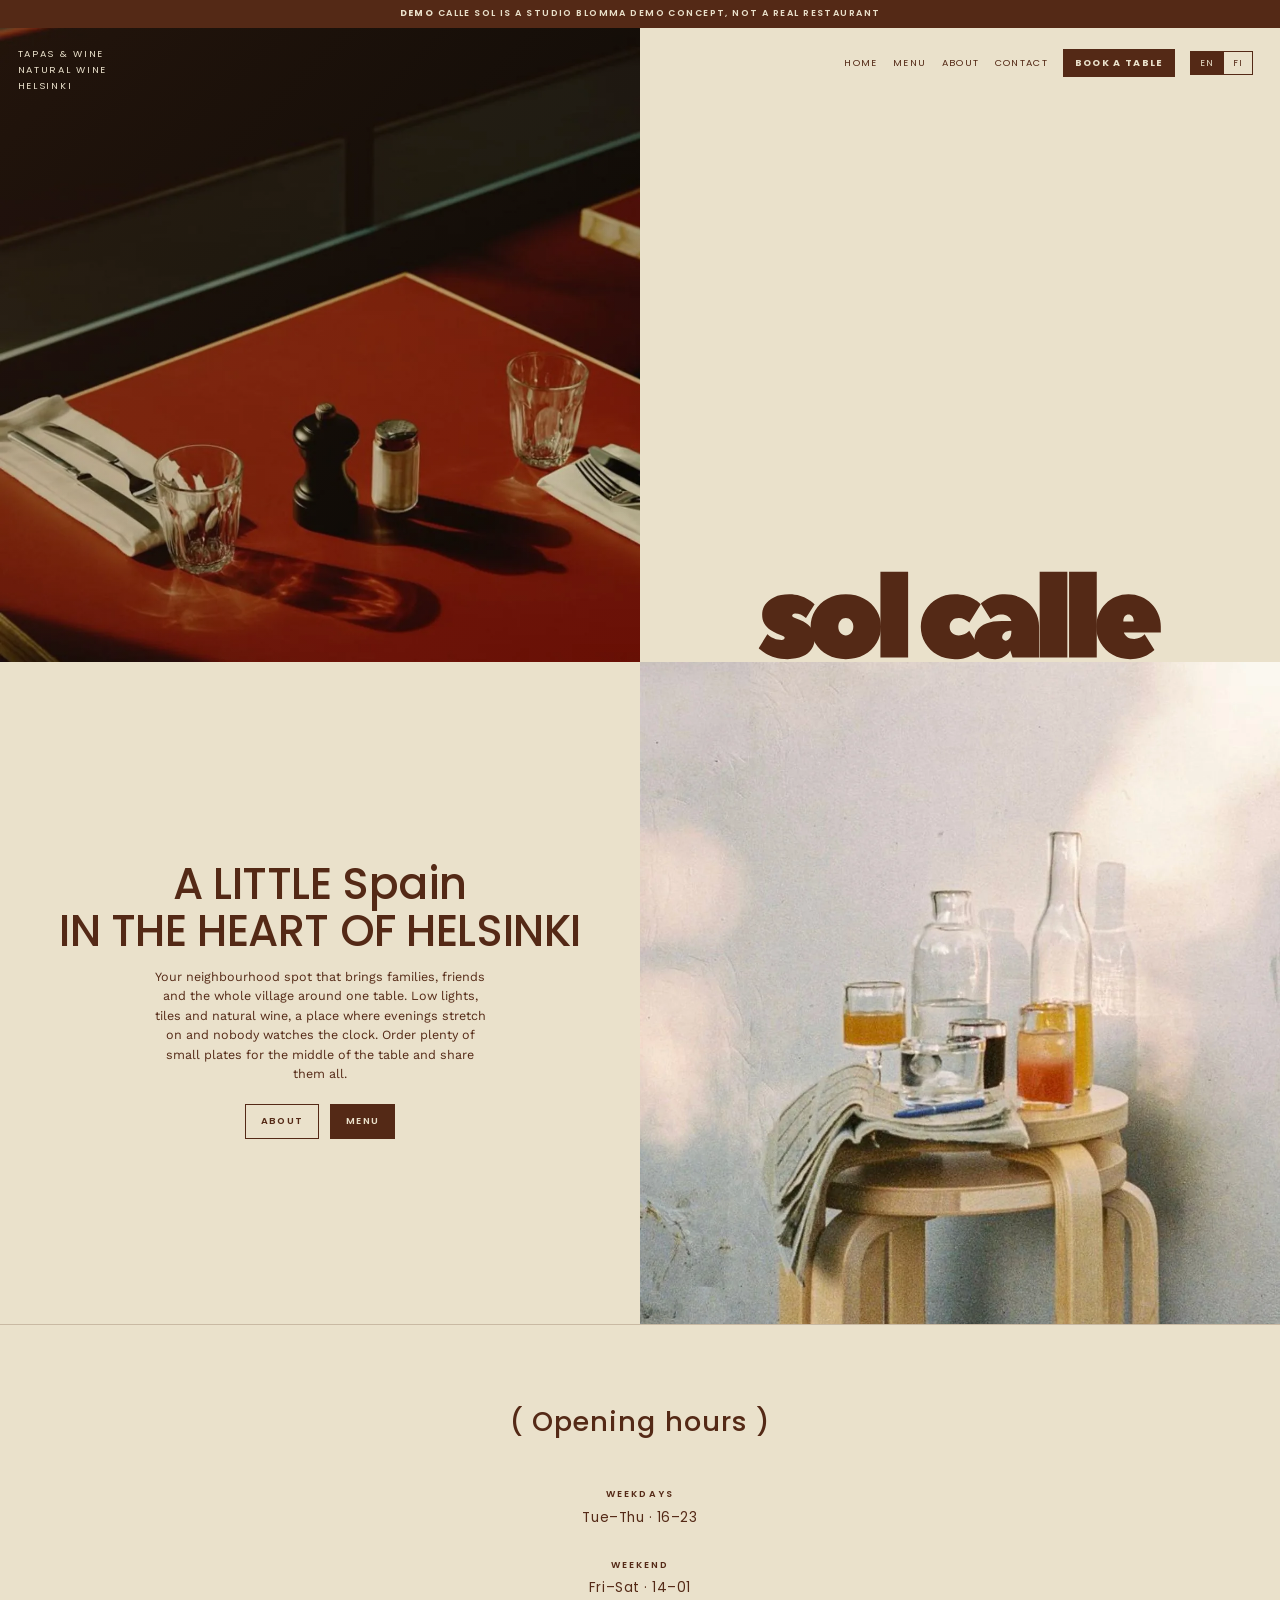
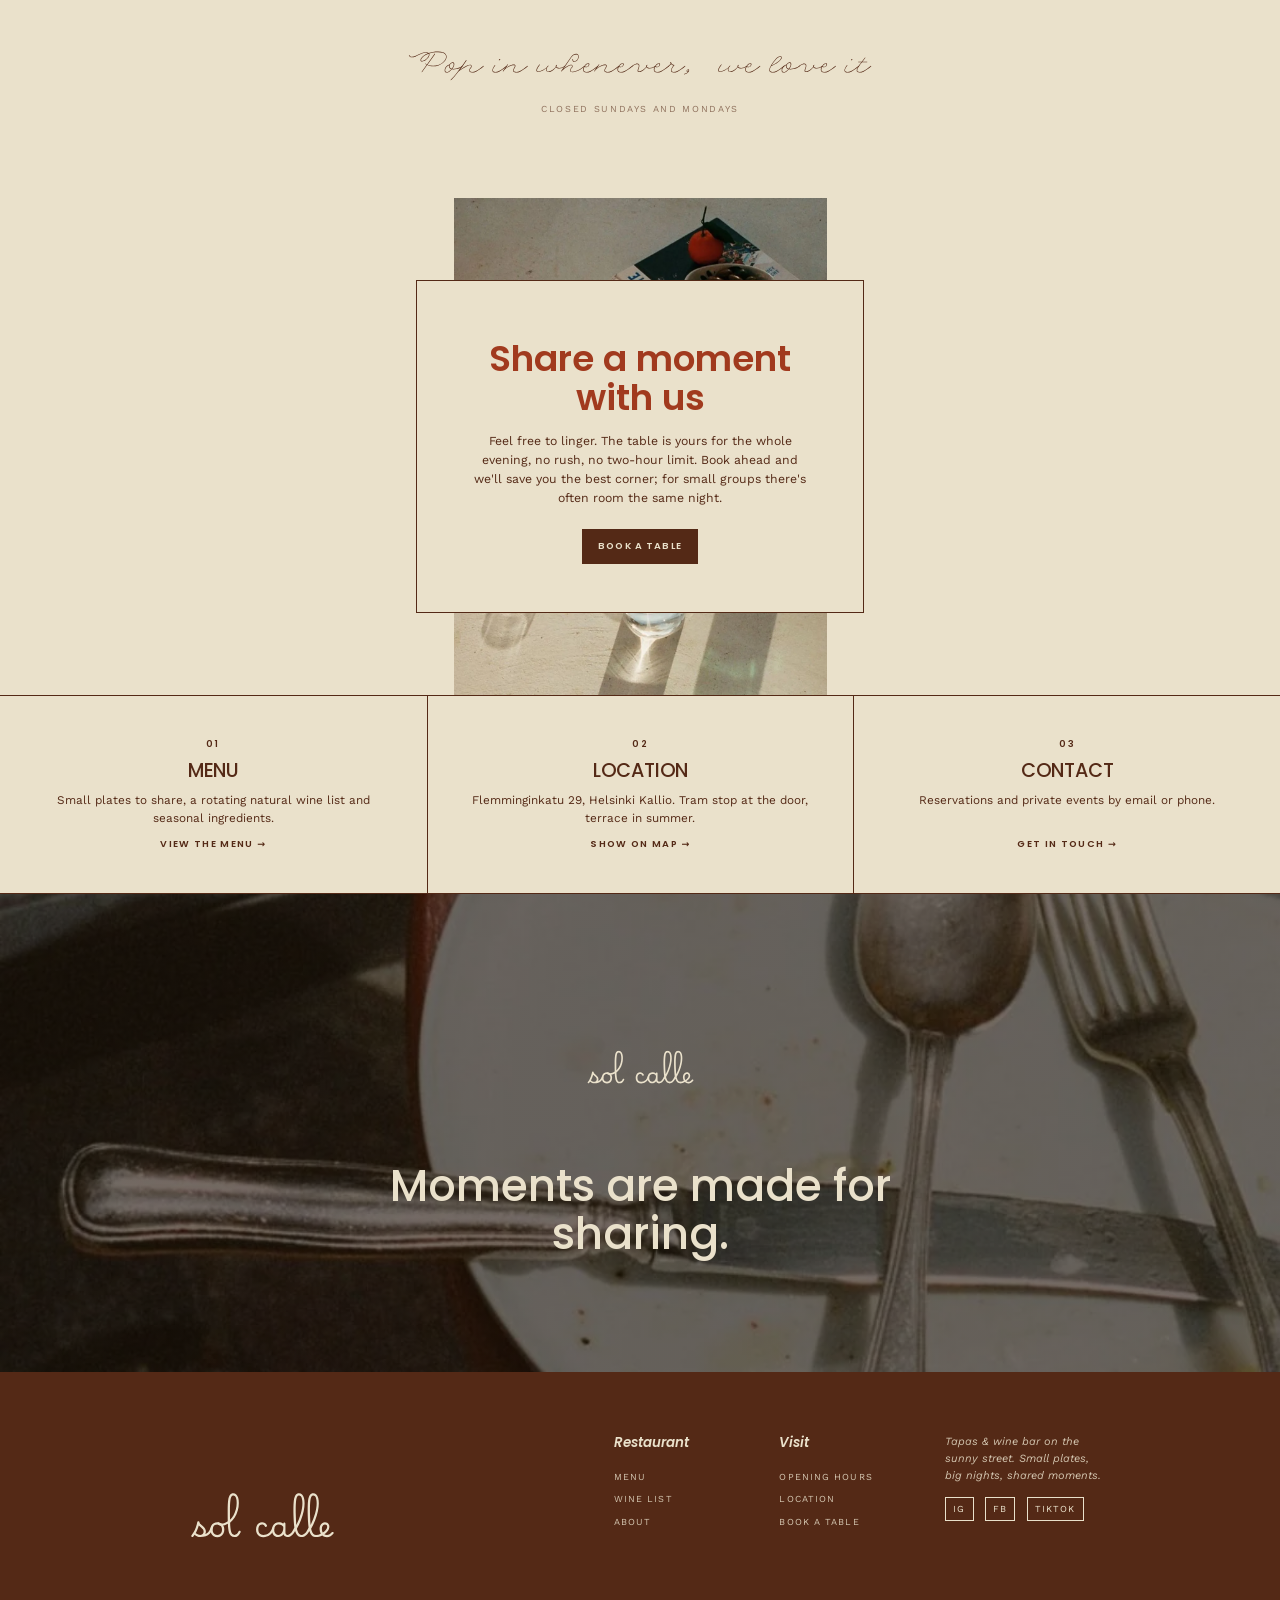
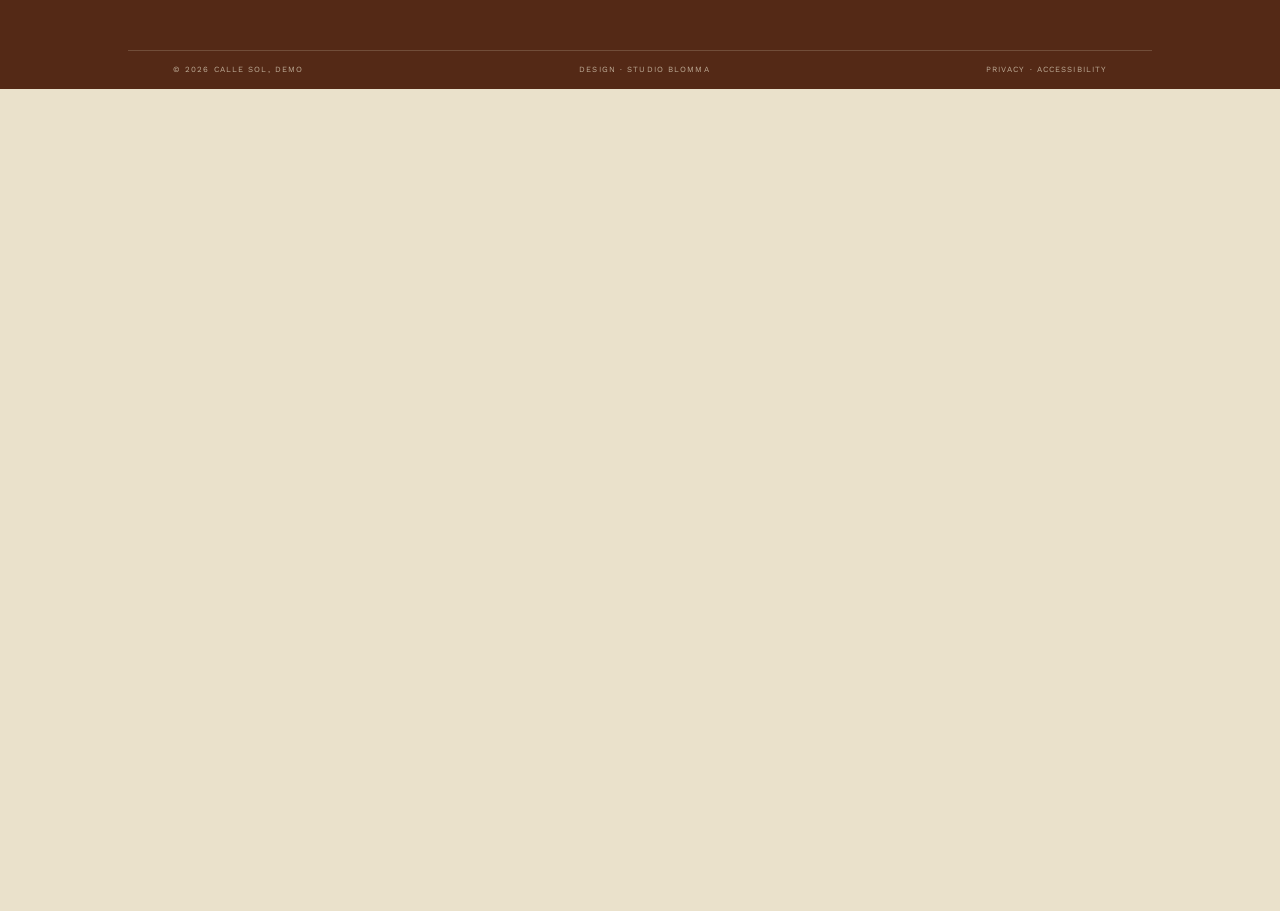
==== index.html @ 65ebc9a3 "Sticky-navi laajaksi, topnav & nostot taysleveiksi, arvot auki, cta-kuva & nappi - scrolltop: logo i" ====
<!DOCTYPE html>
<html lang="en" data-lang="en">
<head>
  <meta charset="UTF-8" />
  <meta name="viewport" content="width=device-width, initial-scale=1.0" />
  <title>Calle Sol, tapas &amp; wine bar (demo)</title>
  <meta name="description" content="Calle Sol, a little Spain in the heart of Helsinki. Tapas, natural wine and shared moments. (Studio Blomma demo concept.)" />

  <link rel="preconnect" href="https://fonts.googleapis.com" />
  <link rel="preconnect" href="https://fonts.gstatic.com" crossorigin />
  <link href="https://fonts.googleapis.com/css2?family=Poppins:wght@400;500;600&family=Work+Sans:wght@400;500;600&display=swap" rel="stylesheet" />

  <link rel="stylesheet" href="sivut.css" />
  <script src="lang.js"></script>
</head>
<body>

  <!-- ====== STICKY-YLÄPALKKI (skrollatessa) ====== -->
  <header class="scrolltop" id="scrolltop">
    <a href="index.html" class="scrolltop__logo" aria-label="Calle Sol"></a>
    <nav class="scrolltop__nav">
      <a href="index.html"><span data-l="en">Home</span><span data-l="fi">Etusivu</span></a>
      <a href="assets/menu/calle-sol-menu.pdf" target="_blank" rel="noopener"><span data-l="en">Menu</span><span data-l="fi">Ruokalista</span></a>
      <a href="meista.html"><span data-l="en">About</span><span data-l="fi">Meistä</span></a>
      <a href="yksityistilaisuudet.html"><span data-l="en">Private events</span><span data-l="fi">Yksityistilaisuudet</span></a>
      <a href="ota-yhteytta.html"><span data-l="en">Contact</span><span data-l="fi">Yhteystiedot</span></a>
      <a class="is-cta" href="ota-yhteytta.html#varaa"><span data-l="en">Book a table</span><span data-l="fi">Varaa pöytä</span></a>
      <span class="langtoggle">
        <button type="button" data-setlang="en">EN</button>
        <button type="button" data-setlang="fi">FI</button>
      </span>
    </nav>
  </header>

  <!-- ====== DEMO-MUISTUTUS ====== -->
  <div class="demo-bar">
    <b>Demo</b>
    <span data-l="en"> Calle Sol is a Studio Blomma demo concept, not a real restaurant</span>
    <span data-l="fi"> Calle Sol on Studio Blomman demokonsepti, ei oikea ravintola</span>
  </div>

  <!-- ====== 107 · HERO ====== -->
  <header class="hero107">
    <div class="hero107__img" style="background-image:linear-gradient(135deg, rgba(84,41,22,.35), rgba(0,0,0,.15)), url('assets/kuvat/kuva-5.webp')">
      <div class="hero107__corner">
        <span data-l="en">Tapas &amp; wine<br />Natural wine<br />Helsinki</span>
        <span data-l="fi">Tapas &amp; vino<br />Luonnonviini<br />Helsinki</span>
      </div>
    </div>
    <div class="hero107__panel">
      <nav class="hero107__nav">
        <a href="index.html"><span data-l="en">Home</span><span data-l="fi">Etusivu</span></a>
        <a href="assets/menu/calle-sol-menu.pdf" target="_blank" rel="noopener"><span data-l="en">Menu</span><span data-l="fi">Ruokalista</span></a>
        <a href="meista.html"><span data-l="en">About</span><span data-l="fi">Meistä</span></a>
        <a href="ota-yhteytta.html"><span data-l="en">Contact</span><span data-l="fi">Yhteystiedot</span></a>
        <a class="is-cta" href="ota-yhteytta.html#varaa"><span data-l="en">Book a table</span><span data-l="fi">Varaa pöytä</span></a>
        <span class="langtoggle">
          <button type="button" data-setlang="en">EN</button>
          <button type="button" data-setlang="fi">FI</button>
        </span>
      </nav>
      <span class="hero107__logo logomask" role="img" aria-label="Calle Sol"></span>
    </div>
  </header>

  <!-- ====== 205 · LYHYT ESITTELY ====== -->
  <section class="intro205" id="esittely">
    <div class="intro205__text">
      <span class="eyebrow"><span data-l="en">What · where · vibe</span><span data-l="fi">Mitä · missä · tunnelma</span></span>
      <h2>
        <span data-l="en">A little <em>Spain</em><br />in the heart of Helsinki</span>
        <span data-l="fi">Pieni <em>Espanja</em><br />keskellä Helsinkiä</span>
      </h2>
      <p class="intro205__body">
        <span data-l="en">Your neighbourhood spot that brings families, friends and the whole village around one table. Low lights, tiles and natural wine, a place where evenings stretch on and nobody watches the clock. Order plenty of small plates for the middle of the table and share them all.</span>
        <span data-l="fi">Sinun lähinaapurisi, joka tuo perheet, kaverit ja koko kylän saman pöydän ääreen. Matalat valot, kaakelit ja luonnonviini, paikka, jossa illat venyvät eikä kukaan katso kelloa. Tilataan rohkeasti monta lautasta keskelle pöytää ja jaetaan kaikki.</span>
      </p>
      <div class="intro205__btns">
        <a class="btn" href="meista.html"><span data-l="en">About</span><span data-l="fi">Meistä</span></a>
        <a class="btn btn--solid" href="assets/menu/calle-sol-menu.pdf" target="_blank" rel="noopener"><span data-l="en">Menu</span><span data-l="fi">Ruokalista</span></a>
      </div>
    </div>
    <div class="intro205__img" style="background-image:url('assets/kuvat/kuva-12.webp')"></div>
  </section>

  <!-- ====== AUKIOLOAJAT ====== -->
  <section class="hours" id="aukiolo">
    <h2 class="hours__title">( <span data-l="en">Opening hours</span><span data-l="fi">Aukioloajat</span> )</h2>
    <div class="hours__grid">
      <span class="hours__arrow">&lt;</span>
      <div class="hours__cols">
        <div class="hours__col">
          <span class="eyebrow"><span data-l="en">Weekdays</span><span data-l="fi">Arkisin</span></span>
          <p><span data-l="en">Tue–Thu · 16–23</span><span data-l="fi">Ti–To · 16–23</span></p>
        </div>
        <div class="hours__col">
          <span class="eyebrow"><span data-l="en">Weekend</span><span data-l="fi">Viikonloppu</span></span>
          <p><span data-l="en">Fri–Sat · 14–01</span><span data-l="fi">Pe–La · 14–01</span></p>
        </div>
      </div>
      <span class="hours__arrow">&gt;</span>
    </div>
    <p class="hours__note">
      <img class="hours__note-img" data-l="en" src="assets/graphics/pop-whenever.svg" alt="Pop in whenever, we love it" />
      <span data-l="fi">Poikkea ihmeessä, me tykätään siitä</span>
    </p>
    <p class="hours__closed"><span data-l="en">Closed Sundays and Mondays</span><span data-l="fi">Sunnuntaisin ja maanantaisin suljettu</span></p>
  </section>

  <!-- ====== 217 · PIKALINKKI VARAUKSEEN ====== -->
  <section class="book217" id="varaa" style="background-image:url('assets/kuvat/kuva-10.webp')">
    <div class="book217__card">
      <span class="eyebrow"><span data-l="en">Reservations</span><span data-l="fi">Varaukset</span></span>
      <h2><span data-l="en">Share a moment with us</span><span data-l="fi">Jaa hetki meidän kanssamme</span></h2>
      <p>
        <span data-l="en">Feel free to linger. The table is yours for the whole evening, no rush, no two-hour limit. Book ahead and we'll save you the best corner; for small groups there's often room the same night.</span>
        <span data-l="fi">Meillä saa viipyä. Pöytä on sinun koko illaksi, ei kiirettä, ei kahden tunnin rajaa. Varaa etukäteen, niin pidämme parhaan nurkan sinulle; pienelle porukalle löytyy paikka usein samana iltanakin.</span>
      </p>
      <a class="btn btn--solid" href="ota-yhteytta.html#varaa"><span data-l="en">Book a table</span><span data-l="fi">Varaa pöytä</span></a>
    </div>
  </section>

  <!-- ====== NOSTOT ====== -->
  <section class="nostot" id="yhteys">
    <article class="nostot__item">
      <span class="eyebrow">01</span>
      <h3><span data-l="en">Menu</span><span data-l="fi">Ruokalista</span></h3>
      <p><span data-l="en">Small plates to share, a rotating natural wine list and seasonal ingredients.</span><span data-l="fi">Pieniä lautasia jaettavaksi, vaihtuva luonnonviinilista ja kauden raaka-aineet.</span></p>
      <a class="nostot__link" href="assets/menu/calle-sol-menu.pdf" target="_blank" rel="noopener"><span data-l="en">View the menu</span><span data-l="fi">Katso ruokalista</span></a>
    </article>
    <article class="nostot__item">
      <span class="eyebrow">02</span>
      <h3><span data-l="en">Location</span><span data-l="fi">Sijainti</span></h3>
      <p><span data-l="en">Flemminginkatu 29, Helsinki Kallio. Tram stop at the door, terrace in summer.</span><span data-l="fi">Flemminginkatu 29, Helsingin Kallio. Raitiovaunupysäkki oven edessä, terassi kesällä.</span></p>
      <a class="nostot__link" href="ota-yhteytta.html"><span data-l="en">Show on map</span><span data-l="fi">Näytä kartalla</span></a>
    </article>
    <article class="nostot__item">
      <span class="eyebrow">03</span>
      <h3><span data-l="en">Contact</span><span data-l="fi">Yhteystiedot</span></h3>
      <p><span data-l="en">Reservations and private events by email or phone.</span><span data-l="fi">Varaukset ja yksityistilaisuudet sähköpostilla tai puhelimitse.</span></p>
      <a class="nostot__link" href="ota-yhteytta.html"><span data-l="en">Get in touch</span><span data-l="fi">Ota yhteyttä</span></a>
    </article>
  </section>

  <!-- ====== 908 · MISSIOLAUSE ====== -->
  <section class="mission908" style="background-image:linear-gradient(rgba(30,15,8,.62), rgba(30,15,8,.62)), url('assets/kuvat/kuva-11.webp')">
    <span class="logomask mission908__mark" aria-hidden="true"></span>
    <h2><span data-l="en">Moments are made for sharing.</span><span data-l="fi">Hetket on tehty jaettaviksi.</span></h2>
  </section>

  <!-- ====== 303 · FOOTER (kaikkiin sivuihin) ====== -->
  <footer class="footer303">
    <div class="footer303__main">
      <div>
        <span class="footer303__logo logomask" role="img" aria-label="Calle Sol"></span>
      </div>
      <div class="col">
        <h4><span data-l="en">Restaurant</span><span data-l="fi">Ravintola</span></h4>
        <a href="assets/menu/calle-sol-menu.pdf" target="_blank" rel="noopener"><span data-l="en">Menu</span><span data-l="fi">Ruokalista</span></a>
        <a href="assets/menu/calle-sol-menu.pdf" target="_blank" rel="noopener"><span data-l="en">Wine list</span><span data-l="fi">Viinilista</span></a>
        <a href="meista.html"><span data-l="en">About</span><span data-l="fi">Meistä</span></a>
      </div>
      <div class="col">
        <h4><span data-l="en">Visit</span><span data-l="fi">Vieraile</span></h4>
        <a href="#aukiolo"><span data-l="en">Opening hours</span><span data-l="fi">Aukioloajat</span></a>
        <a href="ota-yhteytta.html"><span data-l="en">Location</span><span data-l="fi">Sijainti</span></a>
        <a href="ota-yhteytta.html#varaa"><span data-l="en">Book a table</span><span data-l="fi">Varaa pöytä</span></a>
      </div>
      <div>
        <p class="footer303__desc">
          <span data-l="en">Tapas &amp; wine bar on the sunny street. Small plates, big nights, shared moments.</span>
          <span data-l="fi">Tapas &amp; viinibaari aurinkokadun varrella. Pieniä lautasia, isoja iltoja, jaettuja hetkiä.</span>
        </p>
        <div class="footer303__social">
          <a href="#">IG</a>
          <a href="#">FB</a>
          <a href="#">TikTok</a>
        </div>
      </div>
    </div>
    <div class="footer303__legal">
      <span>© 2026 Calle Sol, demo</span>
      <span><span data-l="en">Design</span><span data-l="fi">Suunnittelu</span> · Studio Blomma</span>
      <span><span data-l="en">Privacy · Accessibility</span><span data-l="fi">Tietosuoja · Saavutettavuus</span></span>
    </div>
  </footer>

  <!-- ====== BOOK A TABLE -MODAALI ====== -->
  <div class="bookmodal" id="bookmodal" hidden>
    <div class="bookmodal__overlay" data-book-close></div>
    <div class="bookmodal__dialog" role="dialog" aria-modal="true" aria-label="Book a table">
      <button class="bookmodal__close" type="button" data-book-close aria-label="Close">×</button>
      <div class="bookmodal__img"></div>
      <div class="bookmodal__body">
        <h2><span data-l="en">Book a table</span><span data-l="fi">Varaa pöytä</span></h2>
        <p>
          <span data-l="en">Reservations by email at <a href="mailto:hola@callesol.demo">hola@callesol.demo</a> or by phone on <a href="tel:+358401234567">+358 40 123 4567</a>. You can also fill in the booking form on our contact page, and we'll confirm your table and hold it for the whole evening.</span>
          <span data-l="fi">Varaukset sähköpostitse <a href="mailto:hola@callesol.demo">hola@callesol.demo</a> tai puhelimitse <a href="tel:+358401234567">+358 40 123 4567</a>. Voit myös täyttää varauslomakkeen yhteystiedot-sivulla, niin vahvistamme pöydän ja pidämme sen sinulle koko illaksi.</span>
        </p>
        <a class="btn btn--solid bookmodal__link" href="ota-yhteytta.html#varaa"><span data-l="en">Go to the booking page</span><span data-l="fi">Siirry varaussivulle</span></a>
      </div>
    </div>
  </div>

</body>
</html>
---- sivut.css ----
/* =========================================================================
   CALLE SOL - sivujärjestelmä (rakennekirjaston mukaiset sivut)
   Terävät reunat · ei animaatioita · Space Grotesk + Helvetica
   Värit numeroitu 1–12 (väri N). Oletukset: tausta = väri 7, teksti = väri 8.
   ========================================================================= */

:root {
  /* Numeroidut värit (väri N) */
  --vari-1:  #FEFAF0;  /* Nuage de Lait */
  --vari-2:  #542916;  /* Espresso */
  --vari-3:  #A13A1E;  /* Terre Cuite */
  --vari-4:  #F1C166;  /* Miel Doré */
  --vari-5:  #B79858;  /* Eau Trouble */
  --vari-6:  #88B8CE;  /* Bleu Porcelaine */
  --vari-7:  #EAE1CB;  /* Sable Clair  (lisä 1) */
  --vari-8:  #D18E97;  /* Rose Poussière (lisä 2) */
  --vari-9:  #D2A432;  /* Moutarde (lisä 3) */
  --vari-10: #979E6C;  /* Olive Douce (lisä 4) */
  --vari-11: #5B3B1E;  /* Cacao (lisä 5) */
  --vari-12: #BC6727;  /* Orange Brûlé (lisä 6) */
  --olive-husk: #8F915F;  /* osio-tausta (olive) */
  --paper-2:    #EFE7D2;  /* vaalea teksti olivella */

  /* Oletukset (ellei toisin sanota) */
  --paper: var(--vari-7);   /* taustan väri */
  --ink:   var(--vari-2);   /* teksti / viivat / reunat / grafiikat */

  /* Fontit */
  --font-display: "Poppins", system-ui, -apple-system, sans-serif;   /* fontti 1 - otsikot (Poppins Medium) */
  --font-body:    "Work Sans", system-ui, -apple-system, sans-serif; /* fontti 3 - leipä (Work Sans) */
  --font-script:  "Poppins", system-ui, -apple-system, sans-serif;   /* aksentit - sama kuin otsikot, ei erillistä fonttia */

  --maxw: 1280px;
  --track: 0.22em; /* caps-harvennus (fontti 4) */
}

/* ---- Reset / perusta - terävät reunat, ei animaatioita ---------------- */

* { box-sizing: border-box; margin: 0; padding: 0; }
*, *::before, *::after { border-radius: 0 !important; animation: none !important; transition: none !important; }

html { scroll-behavior: smooth; }

body {
  font-family: var(--font-body);
  background: var(--paper);
  color: var(--ink);
  line-height: 1.55;
  -webkit-font-smoothing: antialiased;
  zoom: 0.8; /* nykyinen 80%-zoom uutena normina */
}

img, svg { display: block; max-width: 100%; }

h1, h2, h3 { font-family: var(--font-display); font-weight: 500; line-height: 1.08; letter-spacing: 0; }

a { color: inherit; text-decoration: none; }

/* Caps-pikkutekstit (fontti 4) */
.eyebrow {
  font-family: var(--font-display);
  font-weight: 600;
  text-transform: uppercase;
  letter-spacing: var(--track);
  font-size: 0.72rem;
}
/* Otsikoiden ylapuoliset pikkutekstit (eyebrow) pois kaikilta sivuilta */
.eyebrow:has(+ h1), .eyebrow:has(+ h2) { display: none; }

/* Kielivalinta: englanti oletus, suomi vaihtoehtona */
[data-lang="en"] [data-l="fi"],
[data-lang="fi"] [data-l="en"] { display: none !important; }

.langtoggle { display: inline-flex; border: 1.5px solid var(--ink); }
.langtoggle button {
  font-family: var(--font-display);
  font-size: 0.7rem;
  letter-spacing: 0.12em;
  text-transform: uppercase;
  padding: 6px 11px;
  background: transparent;
  color: var(--ink);
  border: 0;
  cursor: pointer;
}
.langtoggle button + button { border-left: 1.5px solid var(--ink); }
.langtoggle button[aria-pressed="true"] { background: var(--vari-2); color: var(--paper); }

/* Logon väritys: yksivärinen SVG maskataan haluttuun väriin */
.logomask {
  display: block;
  background-color: currentColor;
  -webkit-mask-position: center; mask-position: center;
  -webkit-mask-repeat: no-repeat; mask-repeat: no-repeat;
  -webkit-mask-size: contain; mask-size: contain;
}

/* ---- Sticky-yläpalkki (ilmestyy skrollatessa) ------------------------ */
.scrolltop {
  position: fixed;
  top: 0; left: 0; right: 0;
  z-index: 200;
  display: flex;
  align-items: center;
  justify-content: space-between;
  gap: 20px;
  padding: 10px clamp(20px, 5vw, 56px);
  background: var(--vari-1);
  border-bottom: 1.5px solid var(--vari-2);
  transform: translateY(-100%);
  transition: transform 0.28s ease !important;
}
.scrolltop.is-visible { transform: translateY(0); }
.scrolltop__logo {
  display: block; flex: none;
  width: 200px; height: 60px;
  background-color: var(--vari-2);
  -webkit-mask-image: url("assets/logot/logo-paalogo-ilman-sivutekstia.svg");
          mask-image: url("assets/logot/logo-paalogo-ilman-sivutekstia.svg");
  -webkit-mask-position: left center; mask-position: left center;
  -webkit-mask-repeat: no-repeat; mask-repeat: no-repeat;
  -webkit-mask-size: contain; mask-size: contain;
}
.scrolltop__nav {
  display: flex;
  align-items: center;
  gap: clamp(12px, 1.5vw, 22px);
  flex-wrap: nowrap;
}
.scrolltop__nav a {
  font-family: var(--font-display);
  text-transform: uppercase;
  letter-spacing: 0.14em;
  font-size: 0.74rem;
  color: var(--ink);
  white-space: nowrap;
}
.scrolltop__nav a.is-cta {
  background: var(--vari-2);
  color: var(--paper);
  padding: 0.7em 1.2em;
  font-weight: 700;
}
@media (max-width: 860px) {
  .scrolltop__nav a:not(.is-cta) { display: none; }
  .scrolltop__logo { width: 150px; height: 46px; }
}

/* ---- Book a table -modaali ------------------------------------------- */
.bookmodal[hidden] { display: none; }
.bookmodal {
  position: fixed; inset: 0; z-index: 500;
  display: flex; align-items: center; justify-content: center;
  padding: 20px;
}
.bookmodal__overlay { position: absolute; inset: 0; background: rgba(30,15,8,.6); }
.bookmodal__dialog {
  position: relative; z-index: 1;
  display: grid; grid-template-columns: 1fr 1fr;
  width: min(900px, 100%); max-height: 90vh; overflow: hidden;
  background: var(--paper);
  border: 1.5px solid var(--ink);
}
.bookmodal__img {
  min-height: 340px;
  background: var(--vari-10) center/cover no-repeat;
  background-image: url("assets/kuvat/kuva-7.webp");
}
.bookmodal__body {
  padding: clamp(28px, 4vw, 52px);
  display: flex; flex-direction: column; justify-content: center; gap: 16px;
}
.bookmodal__body h2 { font-size: clamp(1.8rem, 3.4vw, 2.6rem); }
.bookmodal__body p { font-size: 0.95rem; }
.bookmodal__body p a { text-decoration: underline; text-underline-offset: 3px; }
.bookmodal__link { align-self: flex-start; margin-top: 6px; }
.bookmodal__close {
  position: absolute; top: 8px; right: 12px; z-index: 2;
  background: transparent; border: 0; font-size: 2rem; line-height: 1;
  color: var(--ink); cursor: pointer;
}
@media (max-width: 700px) {
  .bookmodal__dialog { grid-template-columns: 1fr; max-height: 92vh; overflow: auto; }
  .bookmodal__img { min-height: 200px; }
}

/* ---- DEMO-muistutus (yläreuna) --------------------------------------- */

.demo-bar {
  background: var(--vari-2);
  color: var(--vari-7);
  text-align: center;
  padding: 9px 16px;
  font-family: var(--font-display);
  font-weight: 600;
  text-transform: uppercase;
  letter-spacing: 0.16em;
  font-size: 0.7rem;
}
.demo-bar b { color: inherit; }

/* ========================================================================
   107 - HERO (kaksi palstaa: vasen kuva + oikea kermalohko, iso logo)
   ======================================================================== */

.hero107 {
  display: grid;
  grid-template-columns: 1fr 1fr;
  min-height: 88vh;
}

/* Vasen palsta: kuva 5 */
.hero107__img {
  position: relative;
  background: var(--vari-11) center/cover no-repeat;
  background-image: linear-gradient(135deg, rgba(84,41,22,.35), rgba(0,0,0,.15)), url("assets/kuvat/kuva-5.webp");
}
.hero107__corner {
  position: absolute; top: 22px; left: 22px;
  color: var(--vari-7);
  font-family: var(--font-display);
  text-transform: uppercase;
  letter-spacing: 0.18em;
  font-size: 0.74rem;
  line-height: 1.7;
}
.hero107__index {
  position: absolute; bottom: 18px; left: 22px;
  color: var(--vari-7);
  font-family: var(--font-display);
  font-size: 0.8rem;
}

/* Oikea palsta: kermalohko väri 7 */
.hero107__panel {
  position: relative;
  background: var(--paper);
  display: flex;
  flex-direction: column;
  justify-content: space-between;
  padding: 26px 34px 0;
}
.hero107__nav {
  display: flex;
  align-items: center;
  gap: clamp(12px, 1.5vw, 22px);
  justify-content: flex-end;
  flex-wrap: nowrap;
}
.hero107__nav a, .hero107__nav .langtoggle { white-space: nowrap; }
.hero107__nav a {
  font-family: var(--font-display);
  text-transform: uppercase;
  letter-spacing: 0.14em;
  font-size: 0.74rem;
  color: var(--ink);
}
/* reunimmainen linkki = täytetty pilleri (suorakaide), teksti taustan väriä */
.hero107__nav a.is-cta {
  background: var(--vari-2);
  color: var(--paper);
  padding: 0.7em 1.2em;
  font-weight: 700;
}
/* iso logo, keskitetty palstaan ja ankkuroitu osan alareunaan */
.hero107__logo {
  width: clamp(300px, 40vw, 600px);
  height: auto;
  aspect-ratio: 1242 / 278;
  color: var(--vari-2);
  align-self: center;
  margin-top: auto;
  -webkit-mask-image: url("assets/logot/logo-paalogo-hero.svg");
          mask-image: url("assets/logot/logo-paalogo-hero.svg");
  -webkit-mask-position: center bottom; mask-position: center bottom;
}

/* ---- Ylänavi (alasivut: meistä, menu …) ------------------------------ */

.topnav {
  display: flex;
  align-items: center;
  justify-content: space-between;
  gap: 18px;
  padding: 18px clamp(20px, 5vw, 56px);
  border-bottom: 1.5px solid var(--ink);
}
.topnav__logo {
  width: 116px; height: 42px;
  color: var(--ink);
  -webkit-mask-image: url("assets/logot/logo-paalogo-ilman-sivutekstia.svg");
          mask-image: url("assets/logot/logo-paalogo-ilman-sivutekstia.svg");
  -webkit-mask-position: left center; mask-position: left center;
}
.topnav__links { display: flex; align-items: center; gap: 22px; flex-wrap: wrap; }
.topnav__links a {
  font-family: var(--font-display);
  text-transform: uppercase;
  letter-spacing: 0.14em;
  font-size: 0.74rem;
  color: var(--ink);
}
.topnav__links a.is-cta { background: var(--vari-2); color: var(--paper); padding: 0.7em 1.2em; font-weight: 700; }

/* ========================================================================
   205 - LYHYT ESITTELY (teksti vasen + kuva oikea)
   ======================================================================== */

.intro205 {
  display: grid;
  grid-template-columns: 1fr 1fr;
  align-items: stretch;
  gap: 0;
  min-height: 92vh;
}
.intro205__text {
  display: flex;
  flex-direction: column;
  justify-content: center;
  align-items: center;
  text-align: center;
  padding: clamp(40px, 6vw, 84px) clamp(24px, 5vw, 72px);
  order: 1;
}
.intro205__text h2 {
  font-size: clamp(2.1rem, 4.4vw, 3.4rem);
  text-transform: uppercase;
  letter-spacing: -0.01em;
  margin: 16px 0;
}
.intro205__text h2 em { font-style: normal; text-transform: none; }
.intro205__body {
  max-width: 42ch;
  font-size: 0.98rem;
  margin-bottom: 26px;
}
.intro205__btns { display: flex; gap: 14px; flex-wrap: wrap; justify-content: center; }
.intro205__img {
  order: 2;
  min-height: 420px;
  background: var(--paper) center/cover no-repeat;
  background-image: url("assets/kuvat/kuva-12.webp");
}

/* Painikkeet (terävät, caps) */
.btn {
  display: inline-block;
  font-family: var(--font-display);
  text-transform: uppercase;
  letter-spacing: 0.12em;
  font-size: 0.74rem;
  font-weight: 600;
  padding: 0.95em 1.6em;
  border: 1.5px solid var(--ink);
  color: var(--ink);
  background: transparent;
  cursor: pointer;
}
.btn--solid { background: var(--vari-2); border-color: var(--vari-2); color: var(--paper); }

/* 205-variantti: puolikkaat päittäin (kuva vasen, teksti oikea) */
.intro205--kuvavasen .intro205__text { order: 2; }
.intro205--kuvavasen .intro205__img  { order: 1; }

/* ========================================================================
   701 - ARVOT (3 saraketta, avattavat) · sovellettu sosiaalisen todisteen
   testimonial-gridistä
   ======================================================================== */

.arvot701 {
  padding: clamp(50px, 7vw, 100px) clamp(20px, 5vw, 56px);
  text-align: center;
}
.arvot701 > .eyebrow { display: block; margin-bottom: clamp(30px, 4vw, 52px); opacity: 0.8; }
.arvot701__grid {
  max-width: var(--maxw);
  margin: 0 auto;
  display: grid;
  grid-template-columns: repeat(3, 1fr);
}
.arvot701__col { padding: 26px clamp(20px, 3vw, 44px) 4px; border-top: 1.5px solid var(--ink); }

/* Avattava arvo (ei animaatiota - natiivi details, välitön) */
.arvot701__col details { width: 100%; }
.arvot701__col summary {
  list-style: none;
  cursor: default;
  pointer-events: none;
  font-family: var(--font-display);
  font-weight: 700;
  font-size: clamp(1.3rem, 2.4vw, 1.6rem);
  text-transform: uppercase;
  letter-spacing: -0.01em;
  display: flex;
  align-items: center;
  justify-content: center;
  gap: 10px;
}
.arvot701__col summary::-webkit-details-marker { display: none; }
.arvot701__col summary::after { content: ""; }
.arvot701__col details > p { font-size: 0.9rem; margin-top: 16px; }
.arvot701__col .sign { display: block; margin-top: 14px; font-style: italic; font-size: 0.82rem; opacity: 0.75; }

/* ========================================================================
   AUKIOLOAJAT (oma osio, ss-mallin mukaan)
   ======================================================================== */

.hours {
  text-align: center;
  padding: clamp(56px, 8vw, 110px) 20px;
  border-top: 1px solid color-mix(in srgb, var(--ink) 22%, transparent);
}
.hours__title {
  font-size: clamp(1.4rem, 3vw, 2.1rem);
  letter-spacing: 0.04em;
  margin-bottom: clamp(36px, 5vw, 64px);
}
.hours__grid {
  display: flex;
  align-items: center;
  justify-content: center;
  gap: clamp(20px, 6vw, 80px);
}
.hours__arrow { display: none; }
.hours__cols { display: flex; flex-direction: column; align-items: center; gap: clamp(20px, 3vw, 36px); }
.hours__col .eyebrow { display: block; margin-bottom: 8px; }
.hours__col p { font-family: var(--font-display); font-size: 1.05rem; letter-spacing: 0.04em; }
.hours__note {
  font-family: var(--font-script);
  color: var(--vari-3);
  font-size: clamp(1.4rem, 3.4vw, 2rem);
  margin-top: clamp(34px, 5vw, 60px);
}
.hours__note-img {
  display: block;
  width: clamp(300px, 46vw, 620px);
  height: auto;
  margin: 0 auto;
}
.hours__closed { margin-top: 22px; font-size: 0.72rem; letter-spacing: 0.18em; text-transform: uppercase; opacity: 0.6; }

/* ========================================================================
   217 - PIKALINKKI VARAUKSEEN (raidallinen tausta kuva 10 + vaalea kortti)
   ======================================================================== */

.book217 {
  position: relative;
  padding: clamp(50px, 8vw, 110px) 20px;
  /* koko kuva nakyviin, ei leikkausta, ei toistoa */
  background: var(--paper) center/contain no-repeat;
  background-image: url("assets/kuvat/kuva-10.webp");
}
.book217__card {
  background: var(--paper);
  max-width: 560px;
  margin: 0 auto;
  text-align: center;
  padding: clamp(34px, 5vw, 60px) clamp(26px, 5vw, 56px);
  border: 1.5px solid var(--ink);
}
.book217__card .eyebrow { color: var(--vari-11); }
.book217__card h2 {
  font-family: var(--font-script);
  font-weight: 600;
  font-size: clamp(1.9rem, 4.4vw, 2.8rem);
  margin: 14px 0 18px;
  color: var(--vari-3);
}
.book217__card p { font-size: 0.96rem; max-width: 42ch; margin: 0 auto 26px; }

/* ========================================================================
   NOSTOT - ruokalista · sijainti · yhteystiedot
   ======================================================================== */

.nostot {
  display: grid;
  grid-template-columns: repeat(3, 1fr);
  border-top: 1.5px solid var(--ink);
  border-bottom: 1.5px solid var(--ink);
}
.nostot__item {
  padding: clamp(34px, 4vw, 56px) clamp(22px, 3vw, 40px);
  display: flex;
  flex-direction: column;
  align-items: center;
  text-align: center;
  gap: 12px;
}
.nostot__item + .nostot__item { border-left: 1.5px solid var(--ink); }
.nostot__item h3 { font-family: var(--font-display); font-size: 1.5rem; text-transform: uppercase; letter-spacing: -0.01em; }
.nostot__item p { font-size: 0.92rem; }
.nostot__link { margin-top: auto; font-family: var(--font-display); text-transform: uppercase; letter-spacing: 0.14em; font-size: 0.74rem; font-weight: 600; }
.nostot__link::after { content: " →"; }

/* ========================================================================
   908 - MISSIOLAUSE (full-bleed kuvatausta 11 + tumma verho)
   ======================================================================== */

.mission908 {
  position: relative;
  text-align: center;
  padding: clamp(70px, 11vw, 150px) 20px;
  color: var(--vari-7);
  background: var(--vari-11) center/cover no-repeat;
  background-image: linear-gradient(rgba(30,15,8,.62), rgba(30,15,8,.62)), url("assets/kuvat/kuva-11.webp");
}
.mission908__mark {
  width: clamp(220px, 28vw, 360px);
  height: clamp(100px, 13vw, 170px);
  margin: 0 auto 28px;
  color: var(--vari-7);
  -webkit-mask-image: url("assets/logot/logo-kaunolla.svg");
          mask-image: url("assets/logot/logo-kaunolla.svg");
}
.mission908 h2 {
  font-size: clamp(1.9rem, 5vw, 3.4rem);
  line-height: 1.12;
  max-width: 18ch;
  margin: 0 auto;
}

/* ========================================================================
   303 - FOOTER (kaikkiin sivuihin) · tausta väri 2, tekstit väri 7
   ======================================================================== */

.footer303 { background: var(--vari-2); color: var(--vari-7); }
.footer303__main {
  max-width: var(--maxw);
  margin: 0 auto;
  display: grid;
  grid-template-columns: 1.4fr 1fr 1fr 1.3fr;
  gap: clamp(28px, 4vw, 56px);
  padding: clamp(46px, 6vw, 76px) clamp(20px, 5vw, 56px) clamp(30px, 4vw, 48px);
}
.footer303__logo {
  width: 500px; height: 224px; max-width: 100%;
  color: var(--vari-7);
  -webkit-mask-image: url("assets/logot/logo-kaunolla.svg");
          mask-image: url("assets/logot/logo-kaunolla.svg");
  -webkit-mask-position: left top; mask-position: left top;
}
.footer303 h4 {
  font-family: var(--font-display);
  font-style: italic;
  font-weight: 600;
  font-size: 1.05rem;
  margin-bottom: 16px;
}
.footer303 h4::after { content: ""; }
.footer303 .col a {
  display: block;
  text-transform: uppercase;
  letter-spacing: 0.12em;
  font-size: 0.72rem;
  padding: 5px 0;
  opacity: 0.85;
}
.footer303 .col a:hover { opacity: 1; }
.footer303__desc { font-style: italic; font-size: 0.86rem; opacity: 0.85; max-width: 30ch; }
.footer303__social { display: flex; gap: 14px; margin-top: 16px; }
.footer303__social a { font-size: 0.72rem; text-transform: uppercase; letter-spacing: 0.12em; border: 1px solid var(--vari-7); padding: 5px 9px; }
.footer303__legal {
  border-top: 1px solid color-mix(in srgb, var(--vari-7) 28%, transparent);
  max-width: var(--maxw);
  margin: 0 auto;
  display: flex;
  justify-content: space-between;
  gap: 16px;
  flex-wrap: wrap;
  padding: 16px clamp(20px, 5vw, 56px);
  font-size: 0.62rem;
  text-transform: uppercase;
  letter-spacing: 0.14em;
  opacity: 0.7;
}

/* ---- Kuvapaikkamerkki-lappu (piilotettu - oikeat kuvat lisätty) ------- */
.kuvatag { display: none; }

/* ========================================================================
   802 - KONVERSIO / CTA (teksti + kuva). Flip-variantti: puolikkaat päittäin
   ======================================================================== */

.cta802 {
  display: grid;
  grid-template-columns: 45% 55%;
  min-height: 68vh;
}
.cta802__text {
  background: var(--paper);
  display: flex;
  flex-direction: column;
  justify-content: center;
  padding: clamp(40px, 6vw, 84px);
}
.cta802__text h2 {
  font-size: clamp(2.1rem, 4.4vw, 3.4rem);
  margin-bottom: 22px;
}
.cta802__text h2 em { font-style: normal; }
.cta802__text p { font-size: 0.95rem; max-width: 46ch; margin-bottom: 28px; }
.cta802__img {
  position: relative;
  aspect-ratio: 3 / 4;       /* koko pystykuva nakyy, tayttaa leveyden */
  align-self: start;
  background: var(--paper) center/cover no-repeat;
}
.cta802--flip { grid-template-columns: 55% 45%; }
.cta802--flip .cta802__text { order: 2; }
.cta802--flip .cta802__img  { order: 1; }

/* ========================================================================
   904 - VALUE PROPS (otsikko + 4 saraketta grafiikoilla)
   ======================================================================== */

.value904 {
  background: var(--olive-husk);
  color: var(--paper-2);
  padding: clamp(50px, 7vw, 100px) clamp(20px, 5vw, 56px);
  text-align: center;
}
.value904__head { max-width: 56ch; margin: 0 auto clamp(36px, 5vw, 60px); }
.value904__head h2 { font-size: clamp(2rem, 4vw, 3.2rem); }
.value904__head h2 em { font-style: normal; }
.value904__head p { margin-top: 14px; font-size: 0.92rem; }
.value904__grid {
  max-width: var(--maxw);
  margin: 0 auto;
  display: grid;
  grid-template-columns: repeat(4, 1fr);
  gap: clamp(24px, 3vw, 44px);
}
.value904__col { display: flex; flex-direction: column; align-items: center; gap: 14px; }
.value904__ico { width: 88px; height: 88px; color: var(--paper-2); }
.value904__col h3 { font-family: var(--font-display); font-size: 1.1rem; text-transform: uppercase; letter-spacing: 0.02em; }
.value904__col p { font-size: 0.86rem; }

/* Grafiikkamaskit (väritetään väri 8 / currentColor) */
.g-rosmariini { -webkit-mask-image: url("assets/grafiikat/grafiikka-rosmariini.svg"); mask-image: url("assets/grafiikat/grafiikka-rosmariini.svg"); }
.g-tapas      { -webkit-mask-image: url("assets/grafiikat/grafiikka-tapas.svg");      mask-image: url("assets/grafiikat/grafiikka-tapas.svg"); }
.g-viinilasi  { -webkit-mask-image: url("assets/grafiikat/grafiikka-viinilasi.svg");  mask-image: url("assets/grafiikat/grafiikka-viinilasi.svg"); }
.g-aterimet   { -webkit-mask-image: url("assets/grafiikat/grafiikka-aterimet.svg");   mask-image: url("assets/grafiikat/grafiikka-aterimet.svg"); }

/* ========================================================================
   208 - KESKI / Intro-lause (yksi keskitetty lause, runsas tyhjä tila)
   ======================================================================== */

.intro208 {
  text-align: center;
  padding: clamp(64px, 10vw, 140px) clamp(20px, 8vw, 120px);
  background: var(--olive-husk);
  color: var(--paper-2);
}
.intro208 p {
  font-family: var(--font-display);
  font-weight: 700;
  font-size: clamp(1.7rem, 4vw, 2.9rem);
  line-height: 1.18;
  max-width: 24ch;
  margin: 0 auto;
}
.intro208 p em { font-style: normal; font-weight: 600; }

/* ========================================================================
   209 - OTA YHTEYTTÄ (vasen kartta + oikea tumma infopalsta)
   ======================================================================== */

.kontakti209 {
  display: grid;
  grid-template-columns: 45% 55%;
  min-height: 80vh;
}
.kontakti209__map {
  position: relative;
  min-height: 400px;
  background: var(--vari-10);
}
.kontakti209__map iframe { width: 100%; height: 100%; min-height: 400px; border: 0; display: block; }
.kontakti209__panel {
  background: var(--vari-2);
  color: var(--vari-7);
  padding: clamp(40px, 6vw, 84px);
  display: flex;
  flex-direction: column;
  justify-content: center;
}
.kontakti209__panel .eyebrow { color: var(--vari-7); }
.kontakti209__panel h2 { font-size: clamp(2.1rem, 4.6vw, 3.5rem); margin: 14px 0 28px; }
.kontakti209__panel h2 em { font-style: normal; }
.kontakti209__info {
  display: grid;
  grid-template-columns: 1fr 1fr;
  gap: 22px 32px;
  margin-bottom: 32px;
}
.kontakti209__info h4 {
  font-family: var(--font-display);
  text-transform: uppercase;
  letter-spacing: 0.14em;
  font-size: 0.72rem;
  color: var(--vari-7);
  margin-bottom: 8px;
}
.kontakti209__info p { font-size: 0.92rem; line-height: 1.7; }
.kontakti209__info a { text-decoration: underline; text-underline-offset: 3px; }
.kontakti209__note { margin-top: 12px; font-size: 0.7rem; letter-spacing: 0.04em; opacity: 0.65; }

/* ========================================================================
   MENU / RUOKALISTA (menu.html)
   Teksti espresso (väri 2), hinnat väri 12, viivat espresso
   ======================================================================== */

.menu {
  max-width: var(--maxw);
  margin: 0 auto;
  padding: clamp(40px, 6vw, 84px) clamp(20px, 5vw, 56px);
  color: var(--ink);
}
.menu__head { text-align: center; margin-bottom: clamp(36px, 5vw, 64px); }
.menu__head .eyebrow { color: var(--vari-2); }
.menu__head h1 { font-size: clamp(2.6rem, 7vw, 4.8rem); margin: 12px 0 10px; }
.menu__head h1 em { font-style: normal; }
.menu__head p { font-size: 0.95rem; max-width: 46ch; margin: 0 auto; }

.menu__grid { display: grid; grid-template-columns: 1fr 1fr; gap: clamp(28px, 5vw, 72px); align-items: start; }
.menu__group { margin-bottom: clamp(28px, 4vw, 44px); }
.menu__group > h2 {
  font-size: clamp(1.7rem, 3.4vw, 2.5rem);
  border-bottom: 2px solid var(--vari-2);
  padding-bottom: 10px;
}
.menu__sub {
  font-family: var(--font-display);
  text-transform: uppercase;
  letter-spacing: 0.16em;
  font-size: 0.72rem;
  color: var(--vari-2);
  margin: 22px 0 10px;
}
.menu__item {
  display: grid;
  grid-template-columns: 1fr auto;
  column-gap: 16px;
  padding: 9px 0;
  border-bottom: 1px dashed color-mix(in srgb, var(--ink) 30%, transparent);
}
.menu__item .n { font-family: var(--font-display); font-weight: 600; font-size: 1rem; }
.menu__item .price { font-family: var(--font-display); font-weight: 700; color: var(--ink); white-space: nowrap; }
.menu__item .d { grid-column: 1 / -1; font-size: 0.85rem; margin-top: 2px; color: color-mix(in srgb, var(--ink) 72%, transparent); }
.menu__actions { text-align: center; margin-top: clamp(34px, 5vw, 56px); }

/* ---- Responsiivisuus ------------------------------------------------- */

@media (max-width: 900px) {
  .hero107 { grid-template-columns: 1fr; }
  .hero107__img { min-height: 46vh; }
  .hero107__logo { margin-left: 0; }
  .hero107__nav { flex-wrap: wrap; justify-content: flex-start; }
  .intro205 { grid-template-columns: 1fr; }
  .intro205__img { order: 0; min-height: 320px; }
  .nostot { grid-template-columns: 1fr; }
  .nostot__item + .nostot__item { border-left: none; border-top: 1.5px solid var(--ink); }
  .arvot701__grid { grid-template-columns: 1fr; }
  .arvot701__col + .arvot701__col { border-left: none; border-top: 1.5px solid var(--ink); margin-top: 8px; padding-top: 28px; }
  .cta802, .cta802--flip { grid-template-columns: 1fr; }
  .cta802--flip .cta802__text, .cta802--flip .cta802__img { order: 0; }
  .value904__grid { grid-template-columns: repeat(2, 1fr); }
  .kontakti209 { grid-template-columns: 1fr; }
  .footer303__main { grid-template-columns: 1fr 1fr; }
  .hours__cols { flex-direction: column; gap: 28px; }
}

@media (max-width: 540px) {
  .footer303__main { grid-template-columns: 1fr; }
  .hero107__nav { gap: 14px; }
  .value904__grid { grid-template-columns: 1fr; }
}
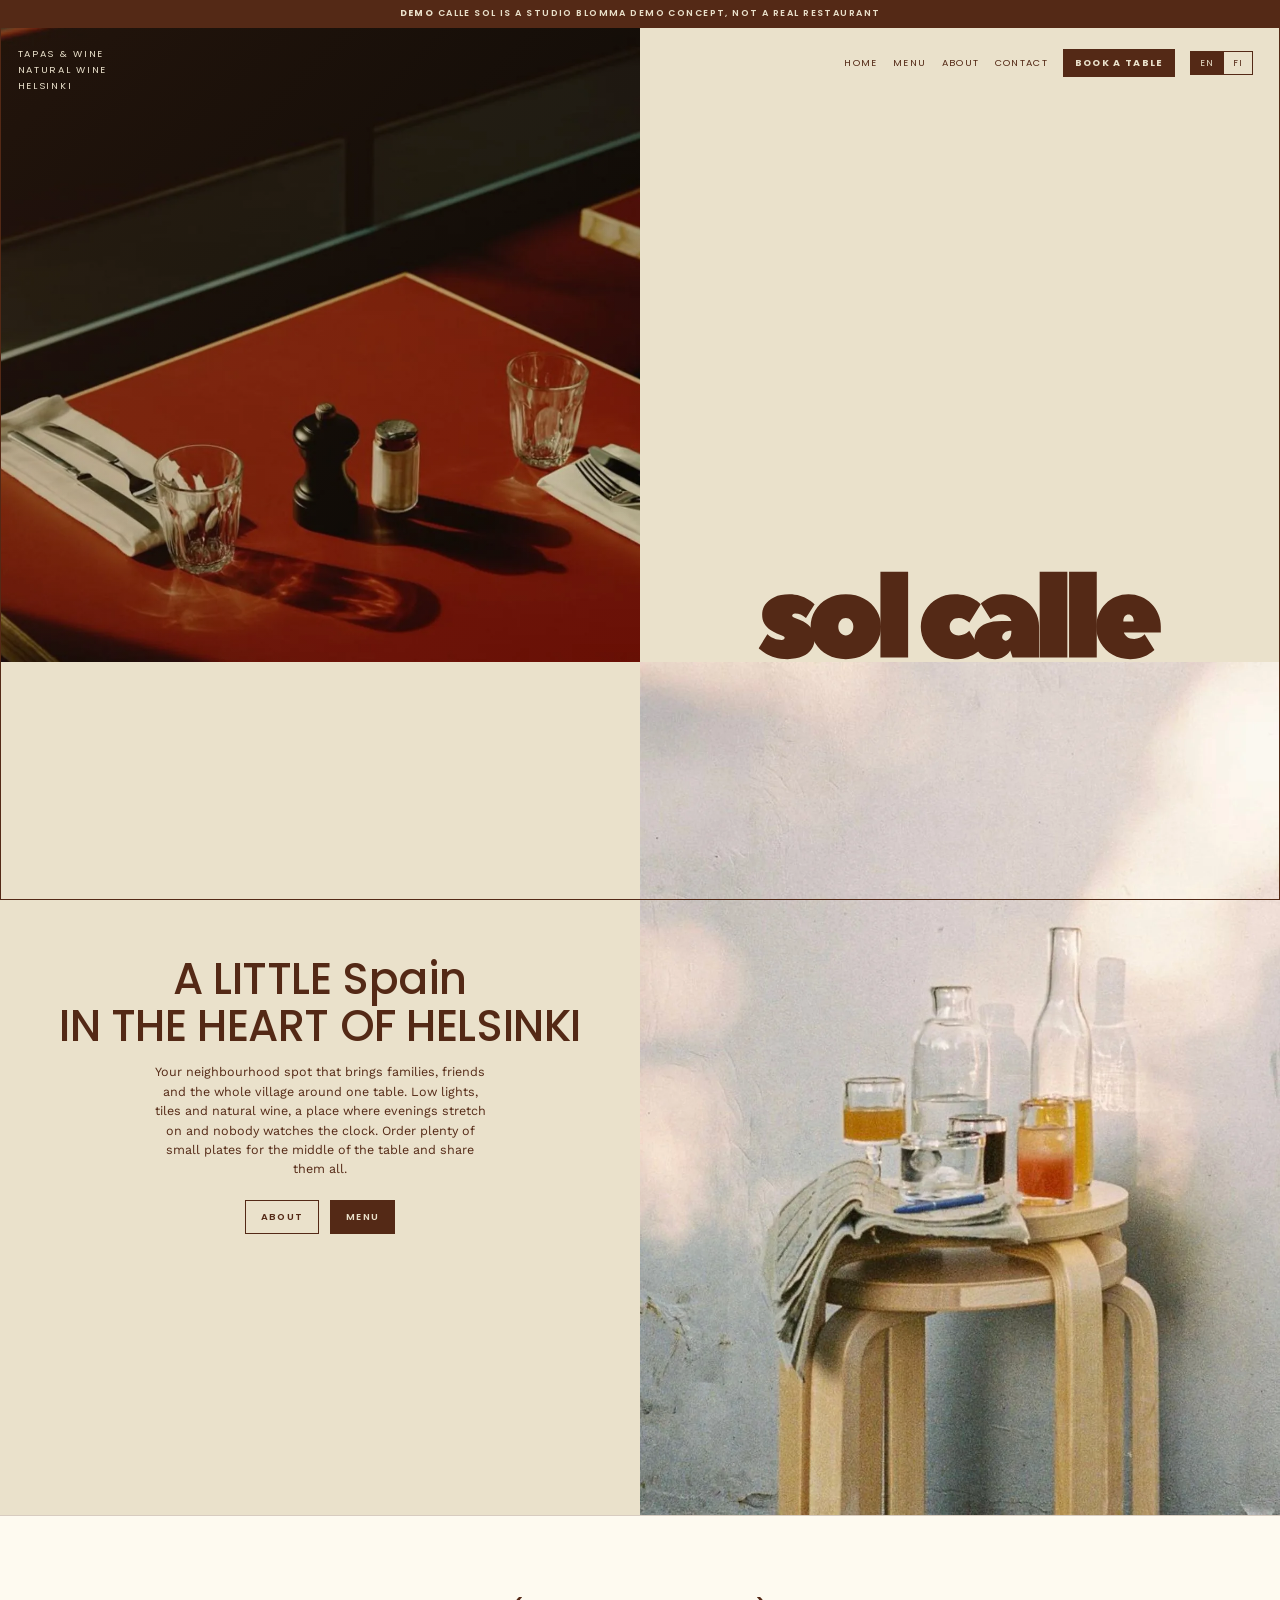
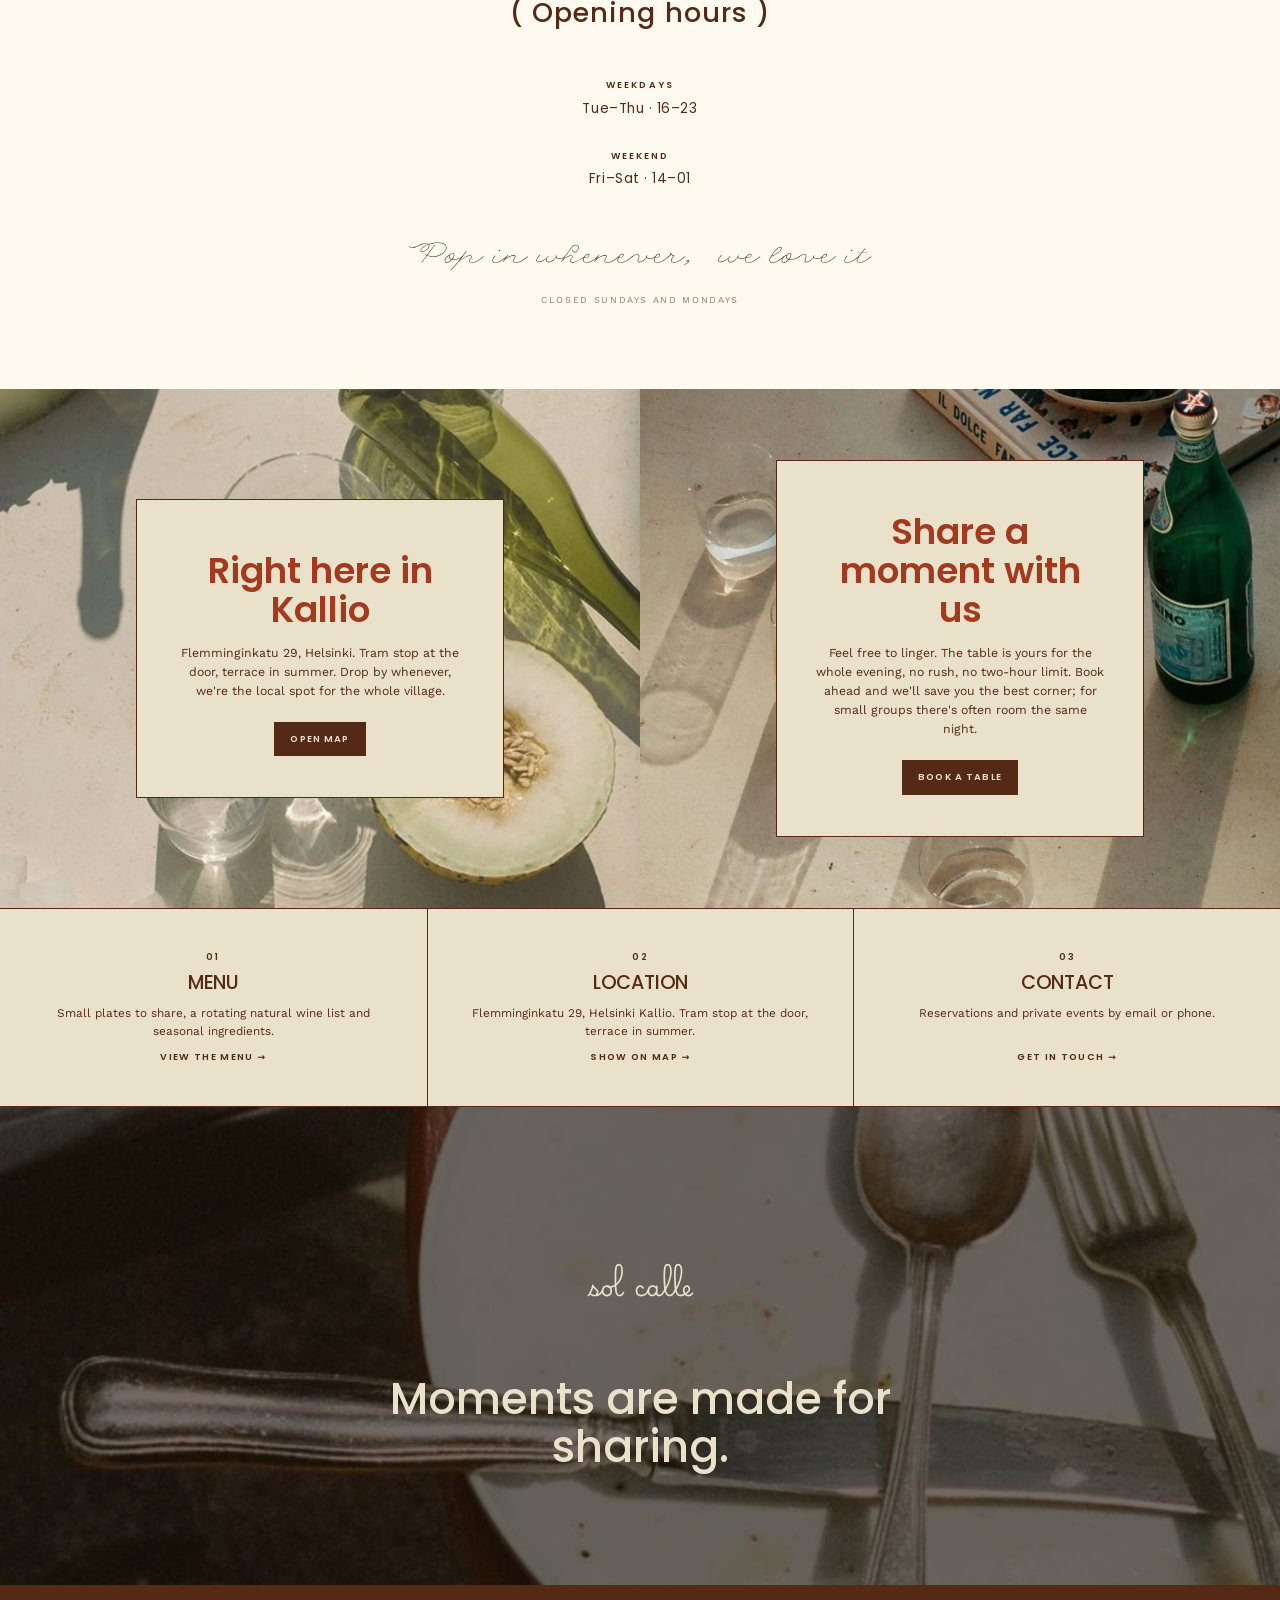
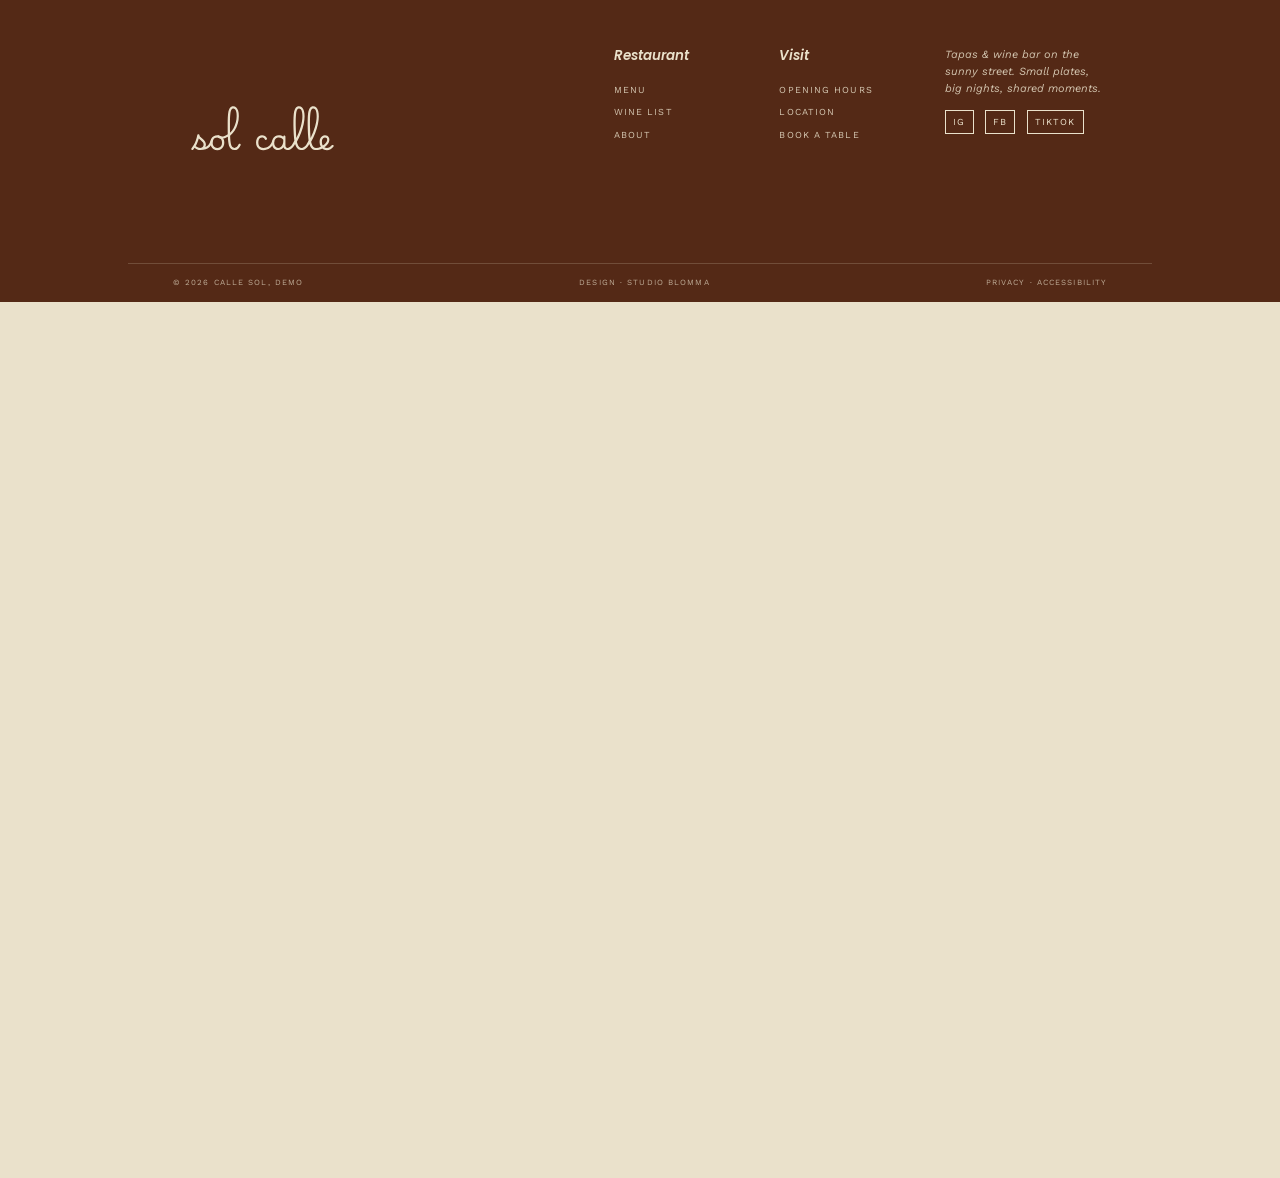
==== commit 31bf665c: "book217: kaksi vierekkaista kuvapaneelia (kuva-7 + kuva-10), molemmilla kortti - Vasen paneeli (kuva" ====
--- a/index.html
+++ b/index.html
@@ -107,16 +107,27 @@
     <p class="hours__closed"><span data-l="en">Closed Sundays and Mondays</span><span data-l="fi">Sunnuntaisin ja maanantaisin suljettu</span></p>
   </section>
 
-  <!-- ====== 217 · PIKALINKKI VARAUKSEEN ====== -->
-  <section class="book217" id="varaa" style="background-image:url('assets/kuvat/kuva-10.webp')">
-    <div class="book217__card">
-      <span class="eyebrow"><span data-l="en">Reservations</span><span data-l="fi">Varaukset</span></span>
-      <h2><span data-l="en">Share a moment with us</span><span data-l="fi">Jaa hetki meidän kanssamme</span></h2>
-      <p>
-        <span data-l="en">Feel free to linger. The table is yours for the whole evening, no rush, no two-hour limit. Book ahead and we'll save you the best corner; for small groups there's often room the same night.</span>
-        <span data-l="fi">Meillä saa viipyä. Pöytä on sinun koko illaksi, ei kiirettä, ei kahden tunnin rajaa. Varaa etukäteen, niin pidämme parhaan nurkan sinulle; pienelle porukalle löytyy paikka usein samana iltanakin.</span>
-      </p>
-      <a class="btn btn--solid" href="ota-yhteytta.html#varaa"><span data-l="en">Book a table</span><span data-l="fi">Varaa pöytä</span></a>
+  <!-- ====== 217 · KAKSI PANEELIA (sijainti + varaukset) ====== -->
+  <section class="book217" id="varaa">
+    <div class="book217__panel" style="background-image:url('assets/kuvat/kuva-7.webp')">
+      <div class="book217__card">
+        <h2><span data-l="en">Right here in Kallio</span><span data-l="fi">Täällä Kalliossa</span></h2>
+        <p>
+          <span data-l="en">Flemminginkatu 29, Helsinki. Tram stop at the door, terrace in summer. Drop by whenever, we're the local spot for the whole village.</span>
+          <span data-l="fi">Flemminginkatu 29, Helsinki. Raitiovaunupysäkki oven edessä, terassi kesällä. Poikkea ihmeessä, me ollaan koko kylän lähibaari.</span>
+        </p>
+        <a class="btn btn--solid" href="ota-yhteytta.html"><span data-l="en">Open map</span><span data-l="fi">Avaa kartta</span></a>
+      </div>
+    </div>
+    <div class="book217__panel" style="background-image:url('assets/kuvat/kuva-10.webp')">
+      <div class="book217__card">
+        <h2><span data-l="en">Share a moment with us</span><span data-l="fi">Jaa hetki meidän kanssamme</span></h2>
+        <p>
+          <span data-l="en">Feel free to linger. The table is yours for the whole evening, no rush, no two-hour limit. Book ahead and we'll save you the best corner; for small groups there's often room the same night.</span>
+          <span data-l="fi">Meillä saa viipyä. Pöytä on sinun koko illaksi, ei kiirettä, ei kahden tunnin rajaa. Varaa etukäteen, niin pidämme parhaan nurkan sinulle; pienelle porukalle löytyy paikka usein samana iltanakin.</span>
+        </p>
+        <a class="btn btn--solid" href="ota-yhteytta.html#varaa"><span data-l="en">Book a table</span><span data-l="fi">Varaa pöytä</span></a>
+      </div>
     </div>
   </section>
 
--- a/sivut.css
+++ b/sivut.css
@@ -50,6 +50,16 @@
   zoom: 0.8; /* nykyinen 80%-zoom uutena normina */
 }
 
+/* Ohut reuna koko sivun ymparille (kaikki sivut) */
+body::after {
+  content: "";
+  position: fixed;
+  inset: 0;
+  border: 1.5px solid var(--vari-2);
+  pointer-events: none;
+  z-index: 1000;
+}
+
 img, svg { display: block; max-width: 100%; }
 
 h1, h2, h3 { font-family: var(--font-display); font-weight: 500; line-height: 1.08; letter-spacing: 0; }
@@ -113,10 +123,10 @@
 .scrolltop.is-visible { transform: translateY(0); }
 .scrolltop__logo {
   display: block; flex: none;
-  width: 200px; height: 60px;
+  width: 190px; height: 42px;
   background-color: var(--vari-2);
-  -webkit-mask-image: url("assets/logot/logo-paalogo-ilman-sivutekstia.svg");
-          mask-image: url("assets/logot/logo-paalogo-ilman-sivutekstia.svg");
+  -webkit-mask-image: url("assets/logot/logo-paalogo-hero.svg");
+          mask-image: url("assets/logot/logo-paalogo-hero.svg");
   -webkit-mask-position: left center; mask-position: left center;
   -webkit-mask-repeat: no-repeat; mask-repeat: no-repeat;
   -webkit-mask-size: contain; mask-size: contain;
@@ -143,7 +153,7 @@
 }
 @media (max-width: 860px) {
   .scrolltop__nav a:not(.is-cta) { display: none; }
-  .scrolltop__logo { width: 150px; height: 46px; }
+  .scrolltop__logo { width: 160px; height: 36px; }
 }
 
 /* ---- Book a table -modaali ------------------------------------------- */
@@ -286,10 +296,10 @@
   border-bottom: 1.5px solid var(--ink);
 }
 .topnav__logo {
-  width: 116px; height: 42px;
+  width: 210px; height: 48px;
   color: var(--ink);
-  -webkit-mask-image: url("assets/logot/logo-paalogo-ilman-sivutekstia.svg");
-          mask-image: url("assets/logot/logo-paalogo-ilman-sivutekstia.svg");
+  -webkit-mask-image: url("assets/logot/logo-paalogo-hero.svg");
+          mask-image: url("assets/logot/logo-paalogo-hero.svg");
   -webkit-mask-position: left center; mask-position: left center;
 }
 .topnav__links { display: flex; align-items: center; gap: 22px; flex-wrap: wrap; }
@@ -311,7 +321,6 @@
   grid-template-columns: 1fr 1fr;
   align-items: stretch;
   gap: 0;
-  min-height: 92vh;
 }
 .intro205__text {
   display: flex;
@@ -337,7 +346,8 @@
 .intro205__btns { display: flex; gap: 14px; flex-wrap: wrap; justify-content: center; }
 .intro205__img {
   order: 2;
-  min-height: 420px;
+  aspect-ratio: 3 / 4;       /* koko pystykuva nakyy, osio mukautuu */
+  align-self: start;
   background: var(--paper) center/cover no-repeat;
   background-image: url("assets/kuvat/kuva-12.webp");
 }
@@ -370,6 +380,7 @@
 .arvot701 {
   padding: clamp(50px, 7vw, 100px) clamp(20px, 5vw, 56px);
   text-align: center;
+  border-top: 1.5px solid var(--ink);
 }
 .arvot701 > .eyebrow { display: block; margin-bottom: clamp(30px, 4vw, 52px); opacity: 0.8; }
 .arvot701__grid {
@@ -408,6 +419,7 @@
 .hours {
   text-align: center;
   padding: clamp(56px, 8vw, 110px) 20px;
+  background: var(--vari-1);
   border-top: 1px solid color-mix(in srgb, var(--ink) 22%, transparent);
 }
 .hours__title {
@@ -444,18 +456,23 @@
    ======================================================================== */
 
 .book217 {
+  display: grid;
+  grid-template-columns: 1fr 1fr;
+}
+.book217__panel {
   position: relative;
-  padding: clamp(50px, 8vw, 110px) 20px;
-  /* koko kuva nakyviin, ei leikkausta, ei toistoa */
-  background: var(--paper) center/contain no-repeat;
-  background-image: url("assets/kuvat/kuva-10.webp");
+  display: flex;
+  align-items: center;
+  justify-content: center;
+  min-height: 72vh;
+  padding: clamp(40px, 5vw, 80px) clamp(20px, 3vw, 44px);
+  background: var(--vari-11) center/cover no-repeat;
 }
 .book217__card {
   background: var(--paper);
-  max-width: 560px;
-  margin: 0 auto;
-  text-align: center;
-  padding: clamp(34px, 5vw, 60px) clamp(26px, 5vw, 56px);
+  max-width: 460px;
+  text-align: center;
+  padding: clamp(34px, 4vw, 56px) clamp(26px, 4vw, 48px);
   border: 1.5px solid var(--ink);
 }
 .book217__card .eyebrow { color: var(--vari-11); }
@@ -591,6 +608,8 @@
   display: flex;
   flex-direction: column;
   justify-content: center;
+  align-items: center;
+  text-align: center;
   padding: clamp(40px, 6vw, 84px);
 }
 .cta802__text h2 {
@@ -662,6 +681,20 @@
 .intro208 p em { font-style: normal; font-weight: 600; }
 
 /* ========================================================================
+   700 — GALLERIA (vain kuvat, ei otsikkoa; alkuperainen 3:4-suhde)
+   ======================================================================== */
+.galleria700 { padding: clamp(8px, 1.5vw, 18px); }
+.galleria700__row {
+  display: grid;
+  grid-template-columns: repeat(4, 1fr);
+  gap: clamp(8px, 1.5vw, 18px);
+}
+.galleria700__row img { width: 100%; height: auto; display: block; }
+@media (max-width: 760px) {
+  .galleria700__row { grid-template-columns: repeat(2, 1fr); }
+}
+
+/* ========================================================================
    209 - OTA YHTEYTTÄ (vasen kartta + oikea tumma infopalsta)
    ======================================================================== */
 
@@ -669,22 +702,24 @@
   display: grid;
   grid-template-columns: 45% 55%;
   min-height: 80vh;
+  background: var(--vari-1);
 }
 .kontakti209__map {
   position: relative;
   min-height: 400px;
-  background: var(--vari-10);
-}
-.kontakti209__map iframe { width: 100%; height: 100%; min-height: 400px; border: 0; display: block; }
+  padding: clamp(20px, 3vw, 44px);   /* kartta ikkunana */
+  background: var(--vari-1);
+}
+.kontakti209__map iframe { width: 100%; height: 100%; min-height: 340px; border: 1.5px solid var(--ink); display: block; }
 .kontakti209__panel {
-  background: var(--vari-2);
-  color: var(--vari-7);
+  background: var(--vari-1);
+  color: var(--ink);
   padding: clamp(40px, 6vw, 84px);
   display: flex;
   flex-direction: column;
   justify-content: center;
 }
-.kontakti209__panel .eyebrow { color: var(--vari-7); }
+.kontakti209__panel .eyebrow { color: var(--vari-3); }
 .kontakti209__panel h2 { font-size: clamp(2.1rem, 4.6vw, 3.5rem); margin: 14px 0 28px; }
 .kontakti209__panel h2 em { font-style: normal; }
 .kontakti209__info {
@@ -698,7 +733,7 @@
   text-transform: uppercase;
   letter-spacing: 0.14em;
   font-size: 0.72rem;
-  color: var(--vari-7);
+  color: var(--vari-3);
   margin-bottom: 8px;
 }
 .kontakti209__info p { font-size: 0.92rem; line-height: 1.7; }
@@ -766,6 +801,8 @@
   .cta802--flip .cta802__text, .cta802--flip .cta802__img { order: 0; }
   .value904__grid { grid-template-columns: repeat(2, 1fr); }
   .kontakti209 { grid-template-columns: 1fr; }
+  .book217 { grid-template-columns: 1fr; }
+  .book217__panel { min-height: 52vh; }
   .footer303__main { grid-template-columns: 1fr 1fr; }
   .hours__cols { flex-direction: column; gap: 28px; }
 }
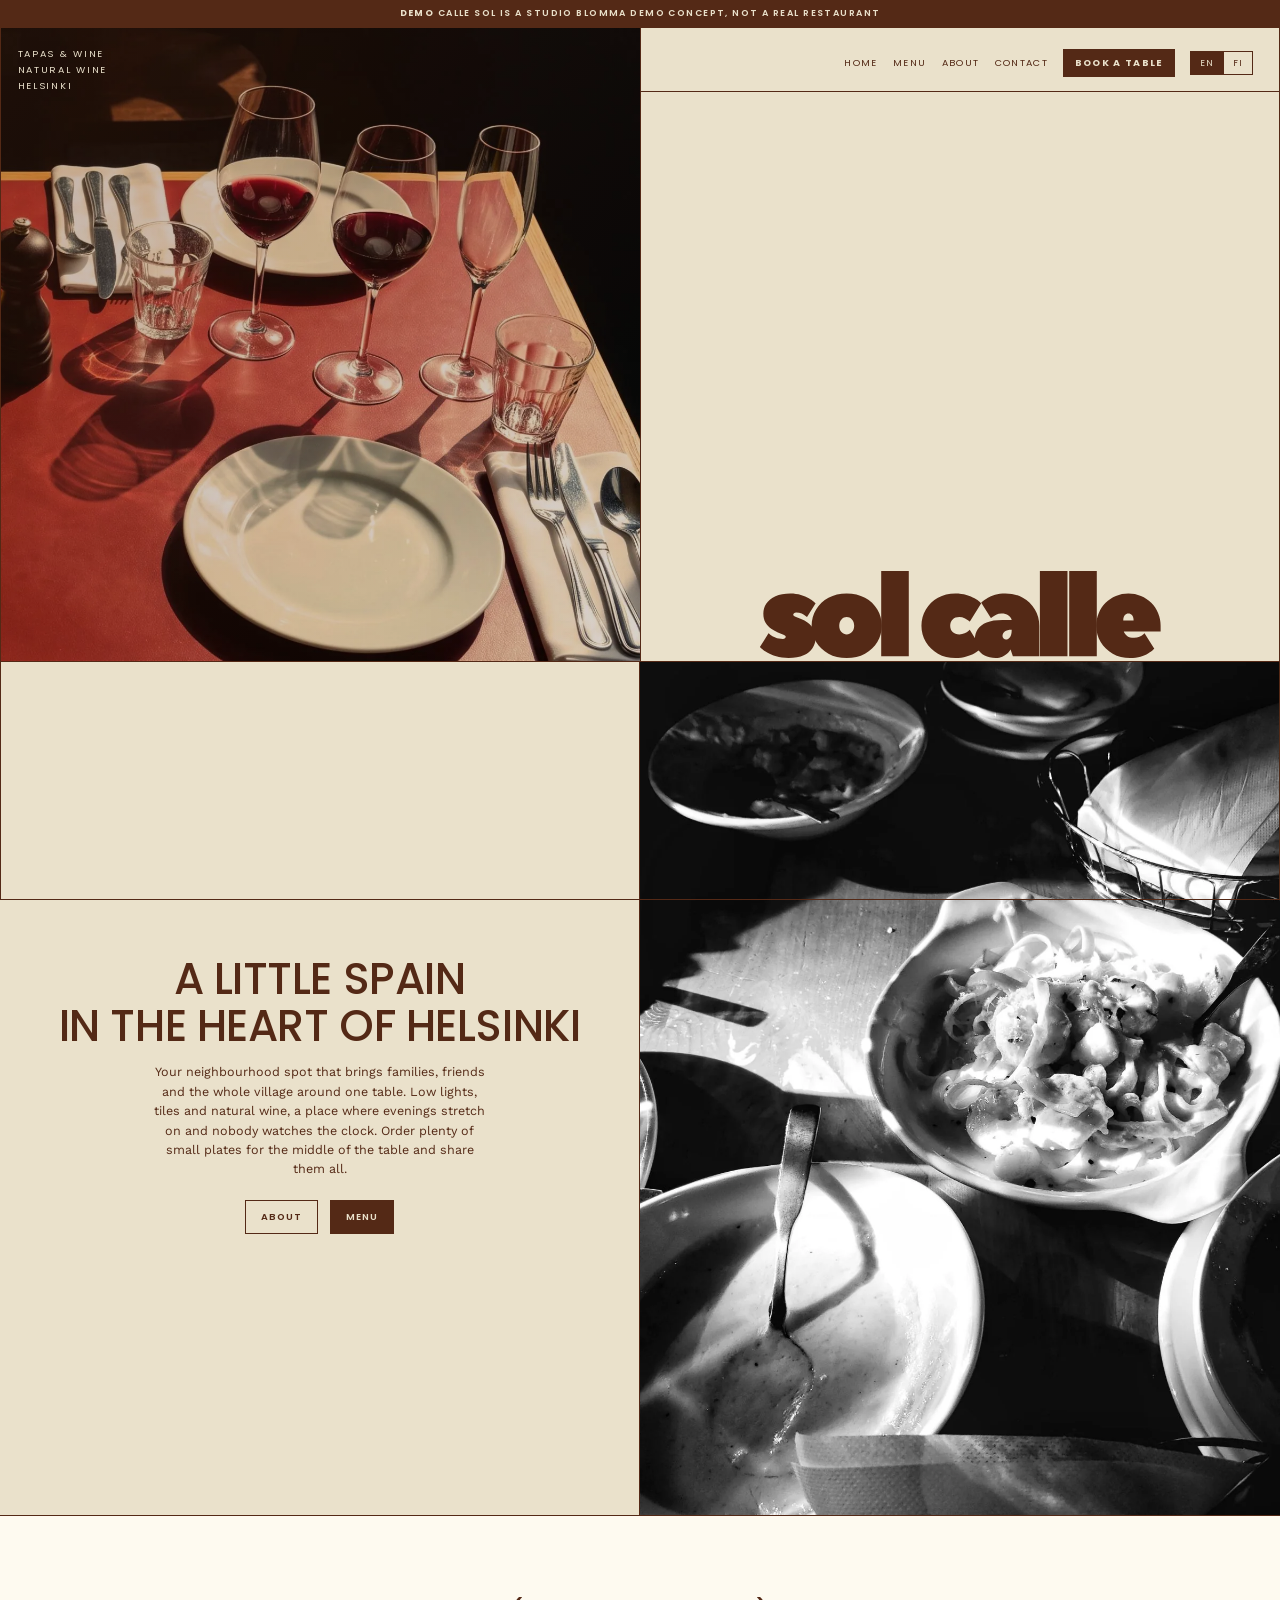
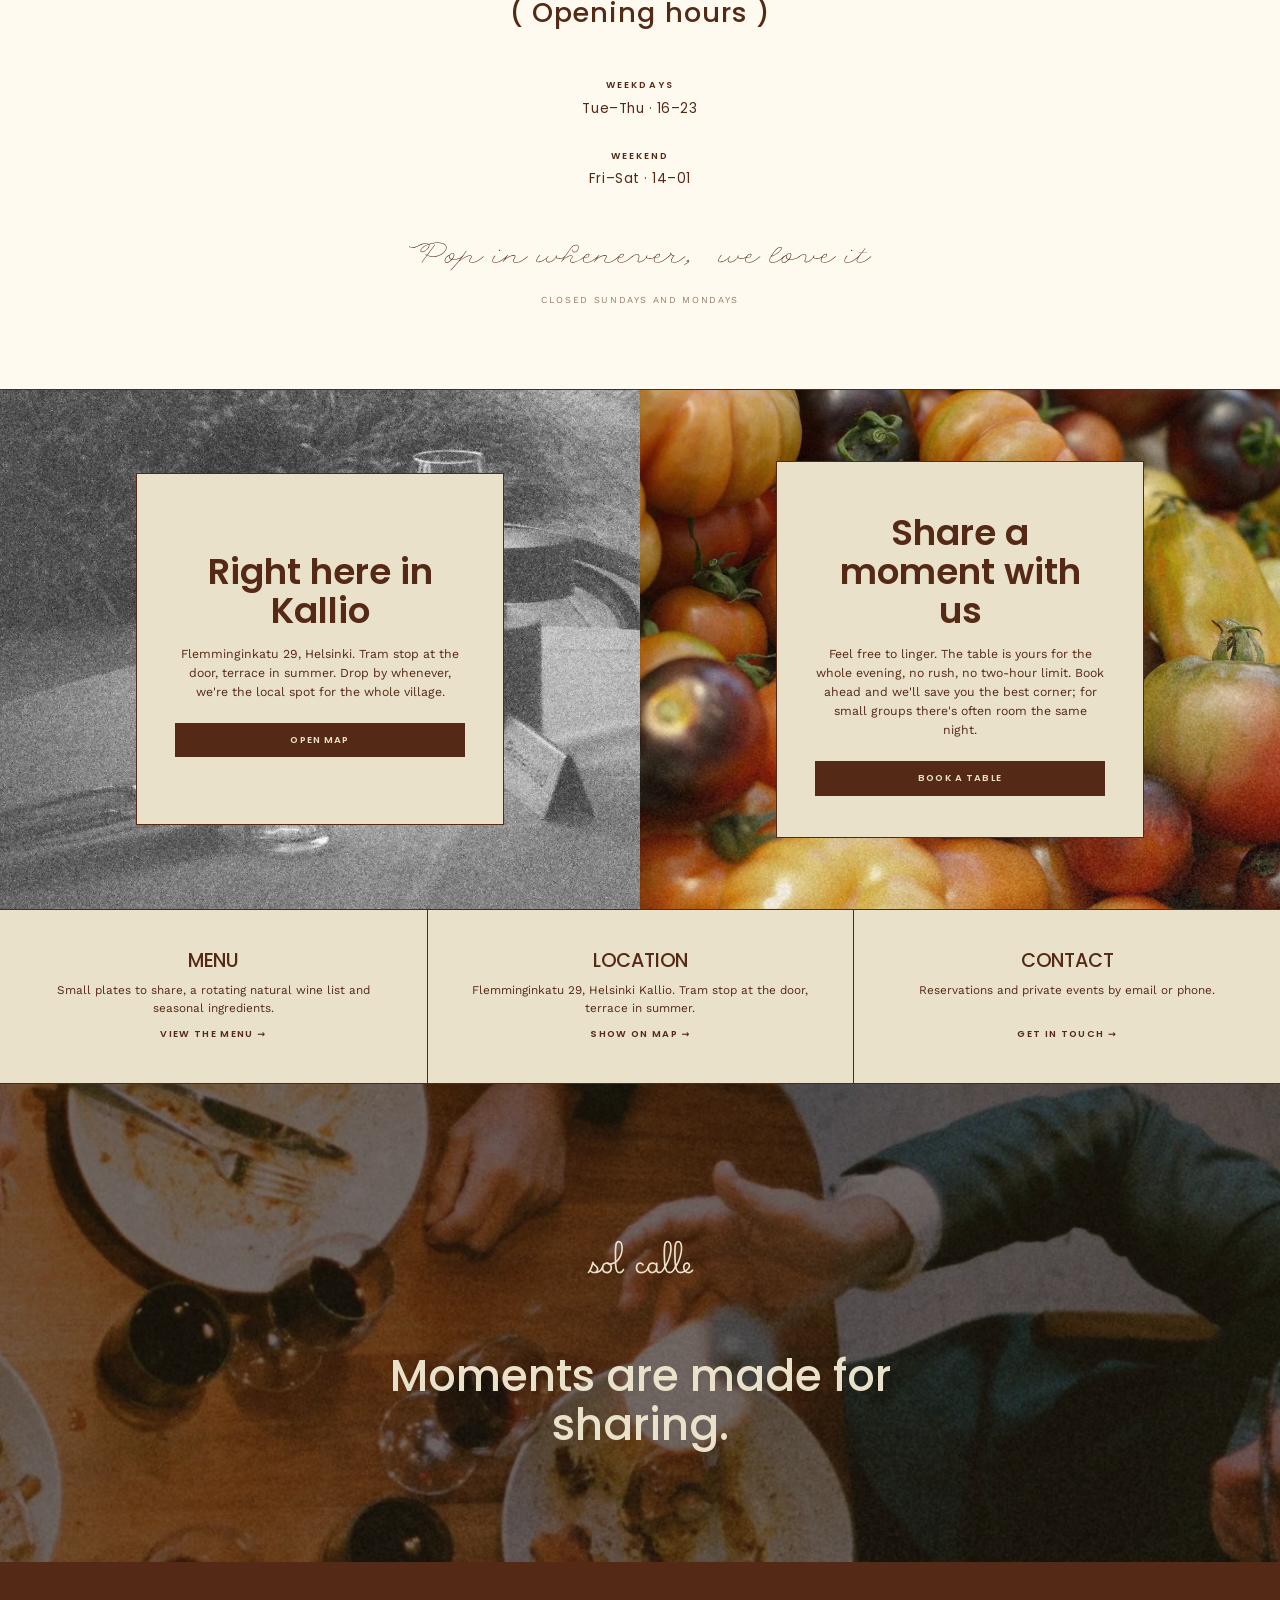
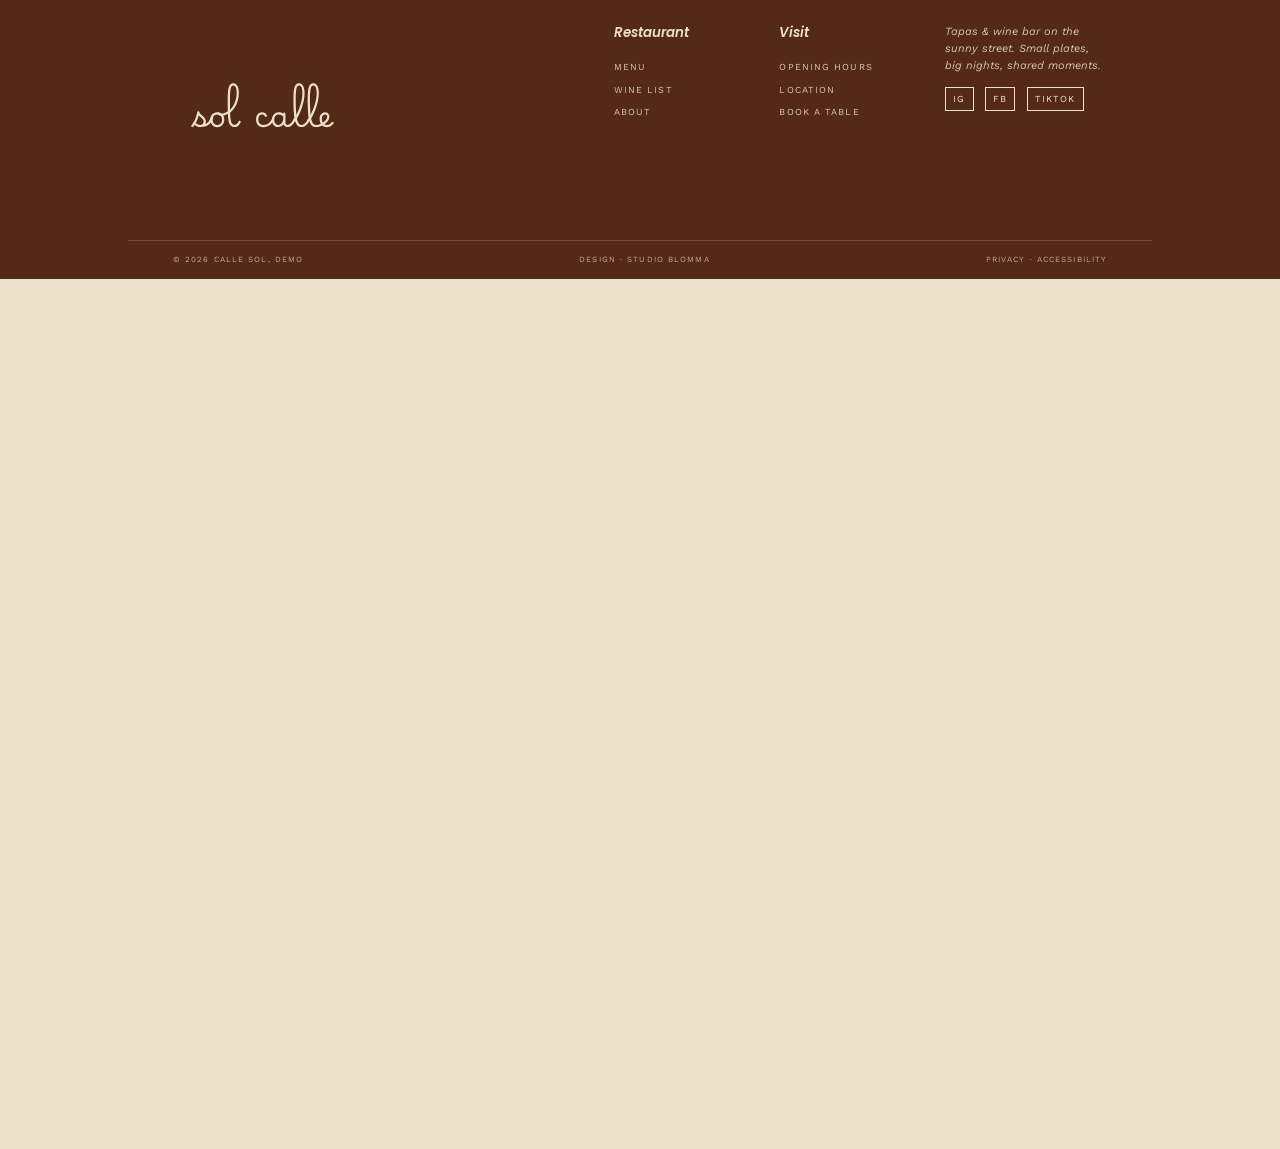
==== commit 2238bac0: "Vain uudet kuvat sivustolla (1-8); otsikoiden korostussanat isoilla kirjaimilla - Korvattu kaikki va" ====
--- a/index.html
+++ b/index.html
@@ -80,7 +80,7 @@
         <a class="btn btn--solid" href="assets/menu/calle-sol-menu.pdf" target="_blank" rel="noopener"><span data-l="en">Menu</span><span data-l="fi">Ruokalista</span></a>
       </div>
     </div>
-    <div class="intro205__img" style="background-image:url('assets/kuvat/kuva-12.webp')"></div>
+    <div class="intro205__img" style="background-image:url('assets/kuvat/kuva-2.webp')"></div>
   </section>
 
   <!-- ====== AUKIOLOAJAT ====== -->
@@ -119,7 +119,7 @@
         <a class="btn btn--solid" href="ota-yhteytta.html"><span data-l="en">Open map</span><span data-l="fi">Avaa kartta</span></a>
       </div>
     </div>
-    <div class="book217__panel" style="background-image:url('assets/kuvat/kuva-10.webp')">
+    <div class="book217__panel" style="background-image:url('assets/kuvat/kuva-8.webp')">
       <div class="book217__card">
         <h2><span data-l="en">Share a moment with us</span><span data-l="fi">Jaa hetki meidän kanssamme</span></h2>
         <p>
@@ -154,7 +154,7 @@
   </section>
 
   <!-- ====== 908 · MISSIOLAUSE ====== -->
-  <section class="mission908" style="background-image:linear-gradient(rgba(30,15,8,.62), rgba(30,15,8,.62)), url('assets/kuvat/kuva-11.webp')">
+  <section class="mission908" style="background-image:linear-gradient(rgba(30,15,8,.62), rgba(30,15,8,.62)), url('assets/kuvat/kuva-4.webp')">
     <span class="logomask mission908__mark" aria-hidden="true"></span>
     <h2><span data-l="en">Moments are made for sharing.</span><span data-l="fi">Hetket on tehty jaettaviksi.</span></h2>
   </section>
--- a/sivut.css
+++ b/sivut.css
@@ -217,6 +217,7 @@
   display: grid;
   grid-template-columns: 1fr 1fr;
   min-height: 88vh;
+  border-bottom: 1.5px solid var(--ink);
 }
 
 /* Vasen palsta: kuva 5 */
@@ -249,6 +250,7 @@
   flex-direction: column;
   justify-content: space-between;
   padding: 26px 34px 0;
+  border-left: 1.5px solid var(--ink);
 }
 .hero107__nav {
   display: flex;
@@ -256,6 +258,9 @@
   gap: clamp(12px, 1.5vw, 22px);
   justify-content: flex-end;
   flex-wrap: nowrap;
+  margin: 0 -34px;
+  padding: 0 34px 18px;
+  border-bottom: 1.5px solid var(--ink);
 }
 .hero107__nav a, .hero107__nav .langtoggle { white-space: nowrap; }
 .hero107__nav a {
@@ -330,6 +335,7 @@
   text-align: center;
   padding: clamp(40px, 6vw, 84px) clamp(24px, 5vw, 72px);
   order: 1;
+  border-right: 1.5px solid var(--ink);
 }
 .intro205__text h2 {
   font-size: clamp(2.1rem, 4.4vw, 3.4rem);
@@ -337,7 +343,7 @@
   letter-spacing: -0.01em;
   margin: 16px 0;
 }
-.intro205__text h2 em { font-style: normal; text-transform: none; }
+.intro205__text h2 em { font-style: normal; }
 .intro205__body {
   max-width: 42ch;
   font-size: 0.98rem;
@@ -346,10 +352,10 @@
 .intro205__btns { display: flex; gap: 14px; flex-wrap: wrap; justify-content: center; }
 .intro205__img {
   order: 2;
-  aspect-ratio: 3 / 4;       /* koko pystykuva nakyy, osio mukautuu */
+  aspect-ratio: 3 / 4;        /* koko pystykuva nakyy, leveys = puolikas */
   align-self: start;
   background: var(--paper) center/cover no-repeat;
-  background-image: url("assets/kuvat/kuva-12.webp");
+  background-image: url("assets/kuvat/kuva-2.webp");
 }
 
 /* Painikkeet (terävät, caps) */
@@ -369,7 +375,8 @@
 .btn--solid { background: var(--vari-2); border-color: var(--vari-2); color: var(--paper); }
 
 /* 205-variantti: puolikkaat päittäin (kuva vasen, teksti oikea) */
-.intro205--kuvavasen .intro205__text { order: 2; }
+.intro205--kuvavasen { grid-template-columns: 1fr 1fr; }
+.intro205--kuvavasen .intro205__text { order: 2; border-right: none; border-left: 1.5px solid var(--ink); }
 .intro205--kuvavasen .intro205__img  { order: 1; }
 
 /* ========================================================================
@@ -420,7 +427,7 @@
   text-align: center;
   padding: clamp(56px, 8vw, 110px) 20px;
   background: var(--vari-1);
-  border-top: 1px solid color-mix(in srgb, var(--ink) 22%, transparent);
+  border-top: 1.5px solid var(--ink);
 }
 .hours__title {
   font-size: clamp(1.4rem, 3vw, 2.1rem);
@@ -458,6 +465,7 @@
 .book217 {
   display: grid;
   grid-template-columns: 1fr 1fr;
+  border-top: 1.5px solid var(--ink);
 }
 .book217__panel {
   position: relative;
@@ -470,10 +478,15 @@
 }
 .book217__card {
   background: var(--paper);
+  width: 100%;
   max-width: 460px;
+  min-height: 440px;
   text-align: center;
   padding: clamp(34px, 4vw, 56px) clamp(26px, 4vw, 48px);
   border: 1.5px solid var(--ink);
+  display: flex;
+  flex-direction: column;
+  justify-content: center;
 }
 .book217__card .eyebrow { color: var(--vari-11); }
 .book217__card h2 {
@@ -481,7 +494,7 @@
   font-weight: 600;
   font-size: clamp(1.9rem, 4.4vw, 2.8rem);
   margin: 14px 0 18px;
-  color: var(--vari-3);
+  color: var(--ink);
 }
 .book217__card p { font-size: 0.96rem; max-width: 42ch; margin: 0 auto 26px; }
 
@@ -504,6 +517,7 @@
   gap: 12px;
 }
 .nostot__item + .nostot__item { border-left: 1.5px solid var(--ink); }
+.nostot__item .eyebrow { display: none; }
 .nostot__item h3 { font-family: var(--font-display); font-size: 1.5rem; text-transform: uppercase; letter-spacing: -0.01em; }
 .nostot__item p { font-size: 0.92rem; }
 .nostot__link { margin-top: auto; font-family: var(--font-display); text-transform: uppercase; letter-spacing: 0.14em; font-size: 0.74rem; font-weight: 600; }
@@ -518,8 +532,11 @@
   text-align: center;
   padding: clamp(70px, 11vw, 150px) 20px;
   color: var(--vari-7);
-  background: var(--vari-11) center/cover no-repeat;
-  background-image: linear-gradient(rgba(30,15,8,.62), rgba(30,15,8,.62)), url("assets/kuvat/kuva-11.webp");
+  background-color: var(--vari-11);
+  background-image: linear-gradient(rgba(30,15,8,.62), rgba(30,15,8,.62)), url("assets/kuvat/kuva-4.webp");
+  background-position: center;
+  background-repeat: no-repeat;
+  background-size: cover, 100% auto;   /* verho peittaa, kuva koko leveydelta (molemmat reunat) */
 }
 .mission908__mark {
   width: clamp(220px, 28vw, 360px);
@@ -600,8 +617,7 @@
 
 .cta802 {
   display: grid;
-  grid-template-columns: 45% 55%;
-  min-height: 68vh;
+  grid-template-columns: 1fr 1fr;
 }
 .cta802__text {
   background: var(--paper);
@@ -611,6 +627,7 @@
   align-items: center;
   text-align: center;
   padding: clamp(40px, 6vw, 84px);
+  border-right: 1.5px solid var(--ink);
 }
 .cta802__text h2 {
   font-size: clamp(2.1rem, 4.4vw, 3.4rem);
@@ -620,12 +637,12 @@
 .cta802__text p { font-size: 0.95rem; max-width: 46ch; margin-bottom: 28px; }
 .cta802__img {
   position: relative;
-  aspect-ratio: 3 / 4;       /* koko pystykuva nakyy, tayttaa leveyden */
+  aspect-ratio: 3 / 4;        /* koko pystykuva nakyy, leveys = puolikas */
   align-self: start;
   background: var(--paper) center/cover no-repeat;
 }
-.cta802--flip { grid-template-columns: 55% 45%; }
-.cta802--flip .cta802__text { order: 2; }
+.cta802--flip { grid-template-columns: 1fr 1fr; }
+.cta802--flip .cta802__text { order: 2; border-right: none; border-left: 1.5px solid var(--ink); }
 .cta802--flip .cta802__img  { order: 1; }
 
 /* ========================================================================
@@ -686,13 +703,20 @@
 .galleria700 { padding: clamp(8px, 1.5vw, 18px); }
 .galleria700__row {
   display: grid;
-  grid-template-columns: repeat(4, 1fr);
+  grid-template-columns: repeat(5, 1fr);
   gap: clamp(8px, 1.5vw, 18px);
 }
 .galleria700__row img { width: 100%; height: auto; display: block; }
 @media (max-width: 760px) {
   .galleria700__row { grid-template-columns: repeat(2, 1fr); }
 }
+
+/* ---- Rekrytointiosio (vihrea tausta + yhteydenotto) ------------------ */
+.rekry { text-align: center; padding: clamp(64px, 10vw, 130px) clamp(20px, 8vw, 120px); }
+.rekry__inner { max-width: 54ch; margin: 0 auto; display: flex; flex-direction: column; align-items: center; gap: 20px; }
+.rekry h2 { font-size: clamp(1.8rem, 4vw, 2.8rem); line-height: 1.12; }
+.rekry p { font-size: 0.98rem; }
+.rekry .btn--solid { background: var(--paper-2); color: var(--olive-husk); border-color: var(--paper-2); }
 
 /* ========================================================================
    209 - OTA YHTEYTTÄ (vasen kartta + oikea tumma infopalsta)
@@ -793,12 +817,14 @@
   .hero107__nav { flex-wrap: wrap; justify-content: flex-start; }
   .intro205 { grid-template-columns: 1fr; }
   .intro205__img { order: 0; min-height: 320px; }
+  .intro205__text, .intro205--kuvavasen .intro205__text { border-left: none; border-right: none; }
   .nostot { grid-template-columns: 1fr; }
   .nostot__item + .nostot__item { border-left: none; border-top: 1.5px solid var(--ink); }
   .arvot701__grid { grid-template-columns: 1fr; }
   .arvot701__col + .arvot701__col { border-left: none; border-top: 1.5px solid var(--ink); margin-top: 8px; padding-top: 28px; }
   .cta802, .cta802--flip { grid-template-columns: 1fr; }
   .cta802--flip .cta802__text, .cta802--flip .cta802__img { order: 0; }
+  .cta802__text, .cta802--flip .cta802__text { border-left: none; border-right: none; }
   .value904__grid { grid-template-columns: repeat(2, 1fr); }
   .kontakti209 { grid-template-columns: 1fr; }
   .book217 { grid-template-columns: 1fr; }
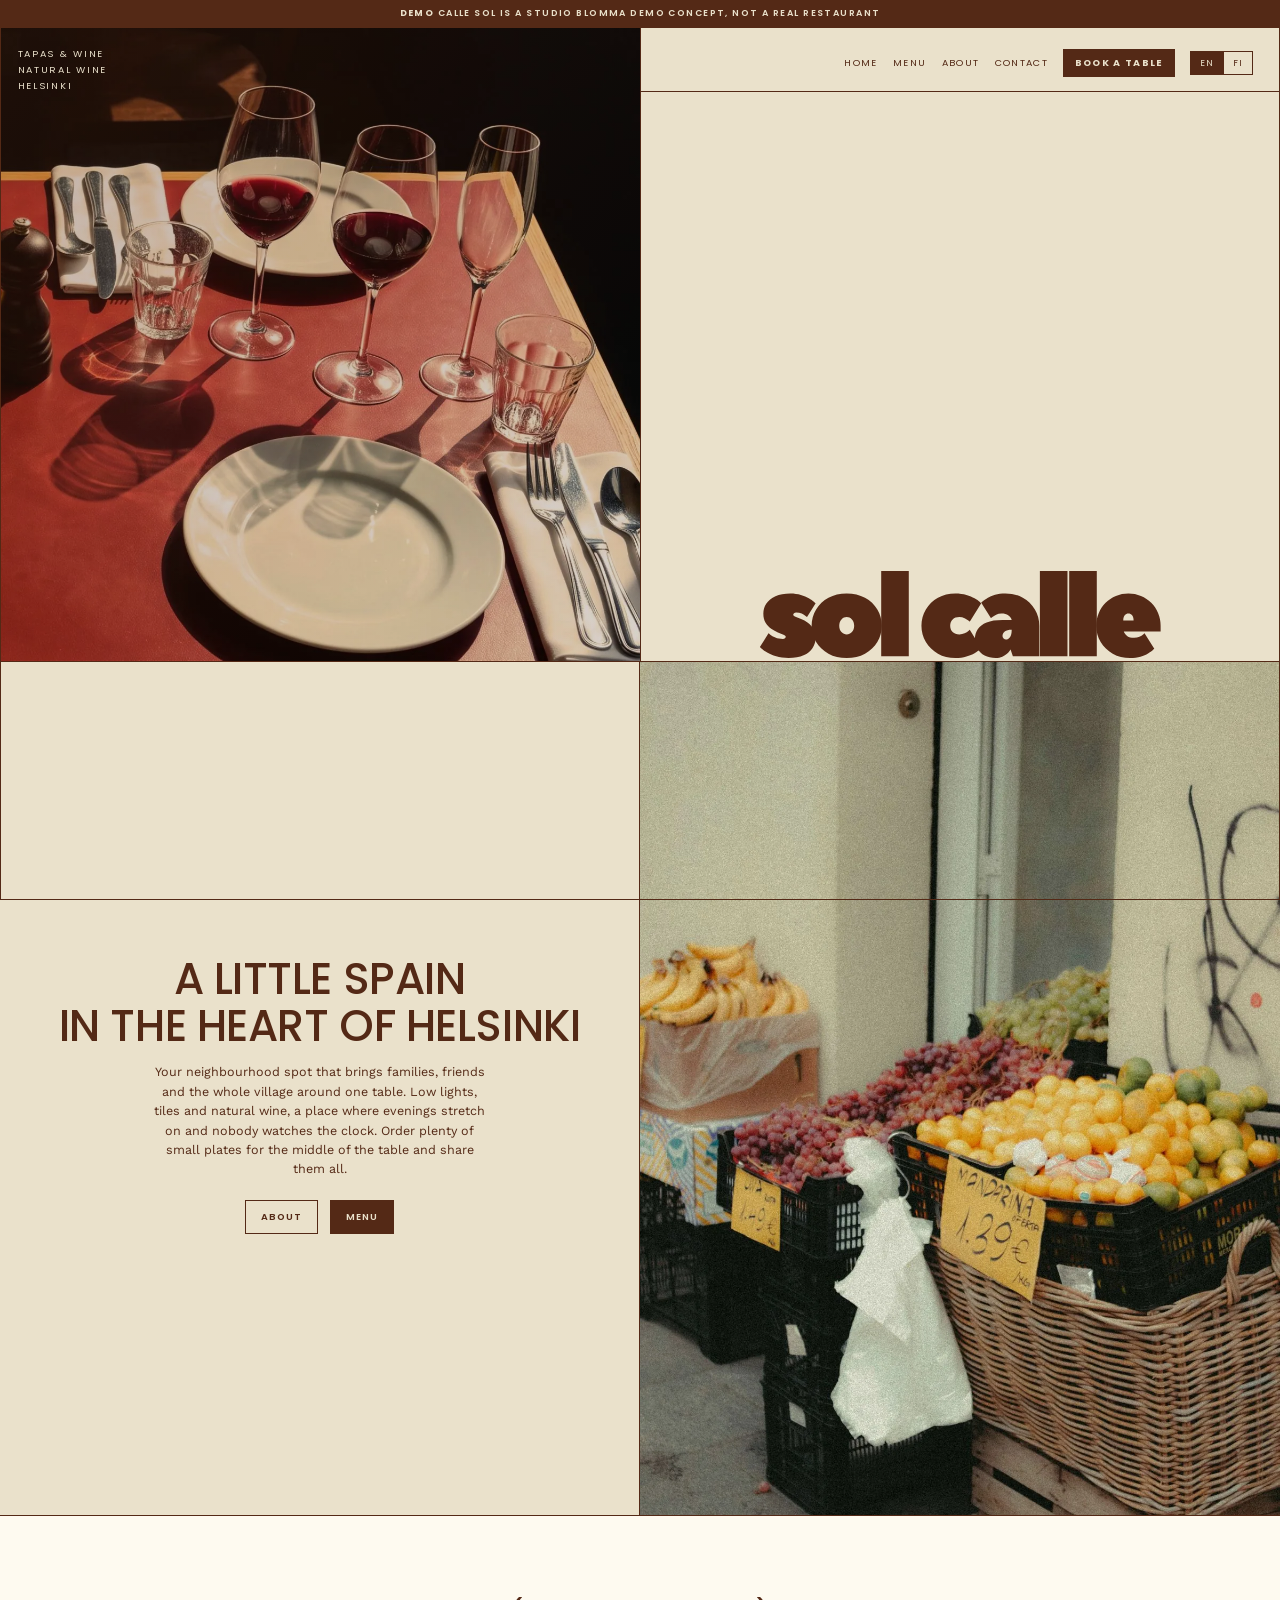
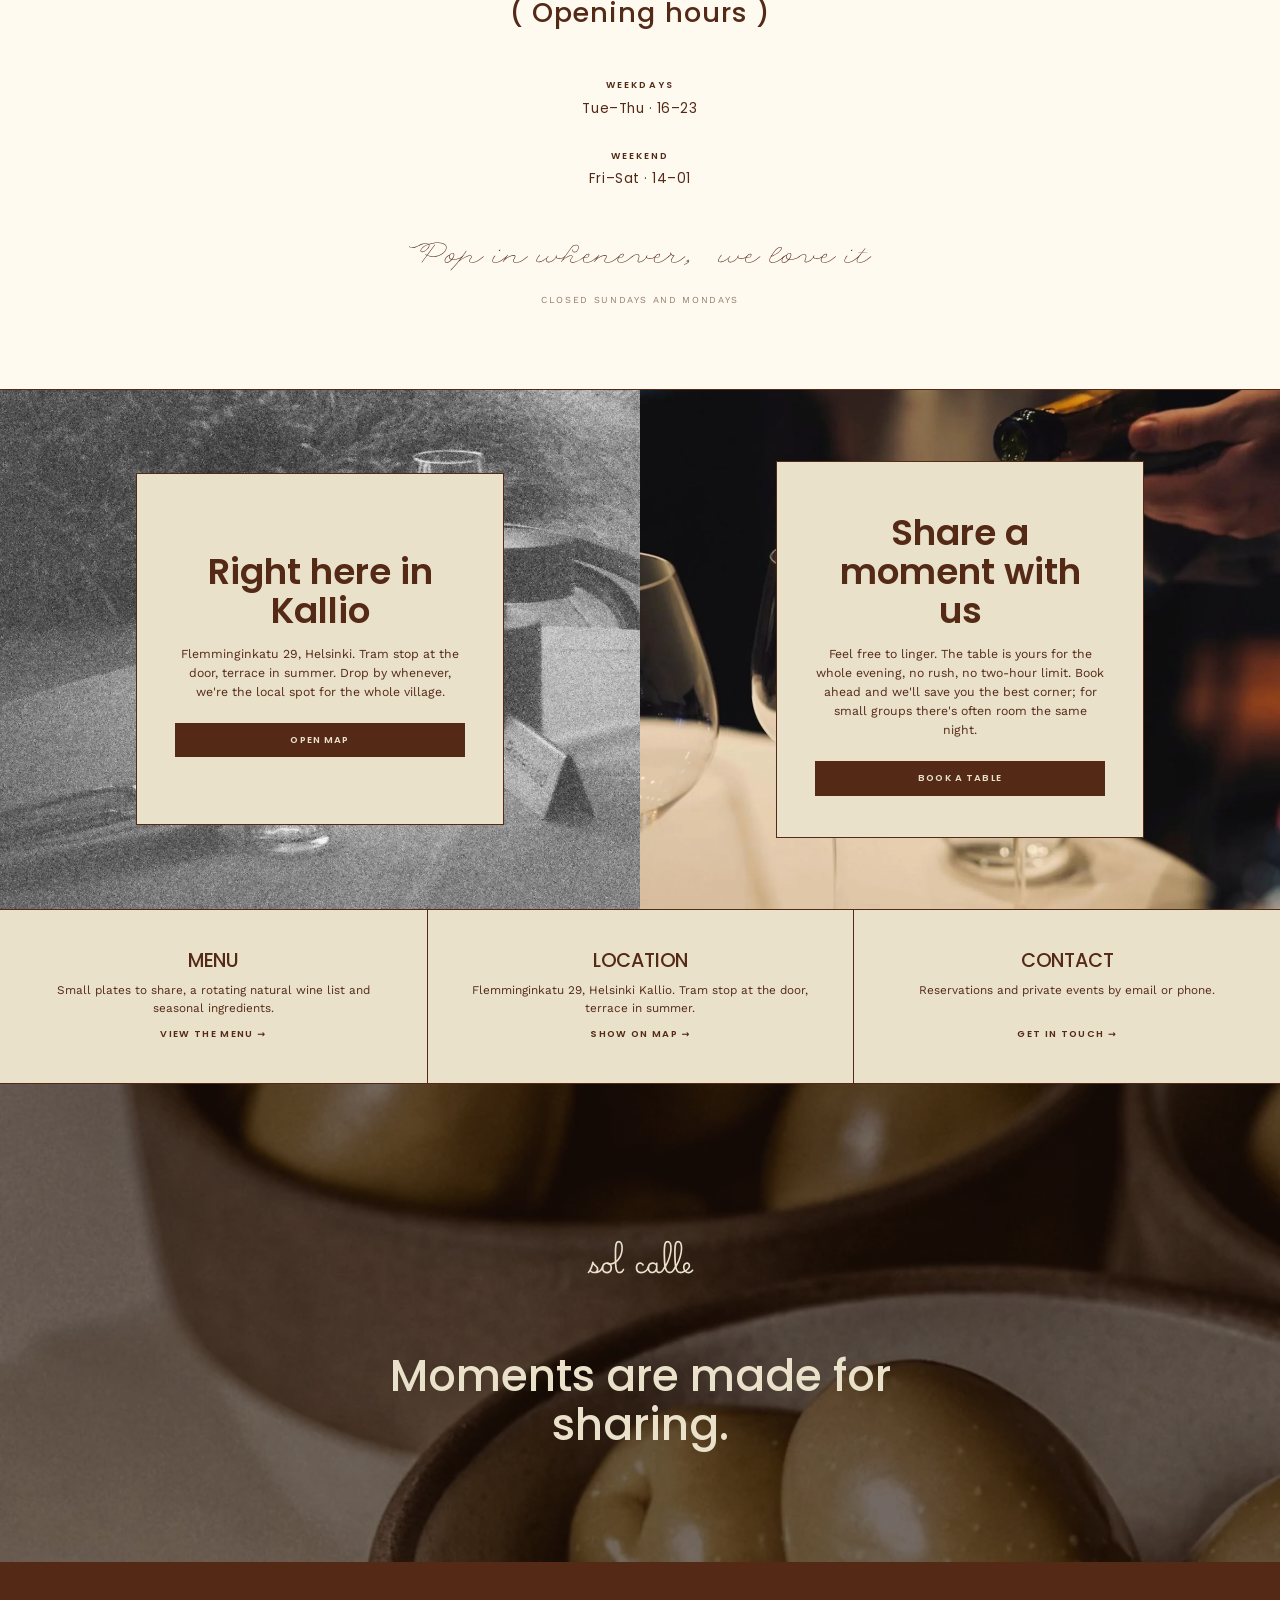
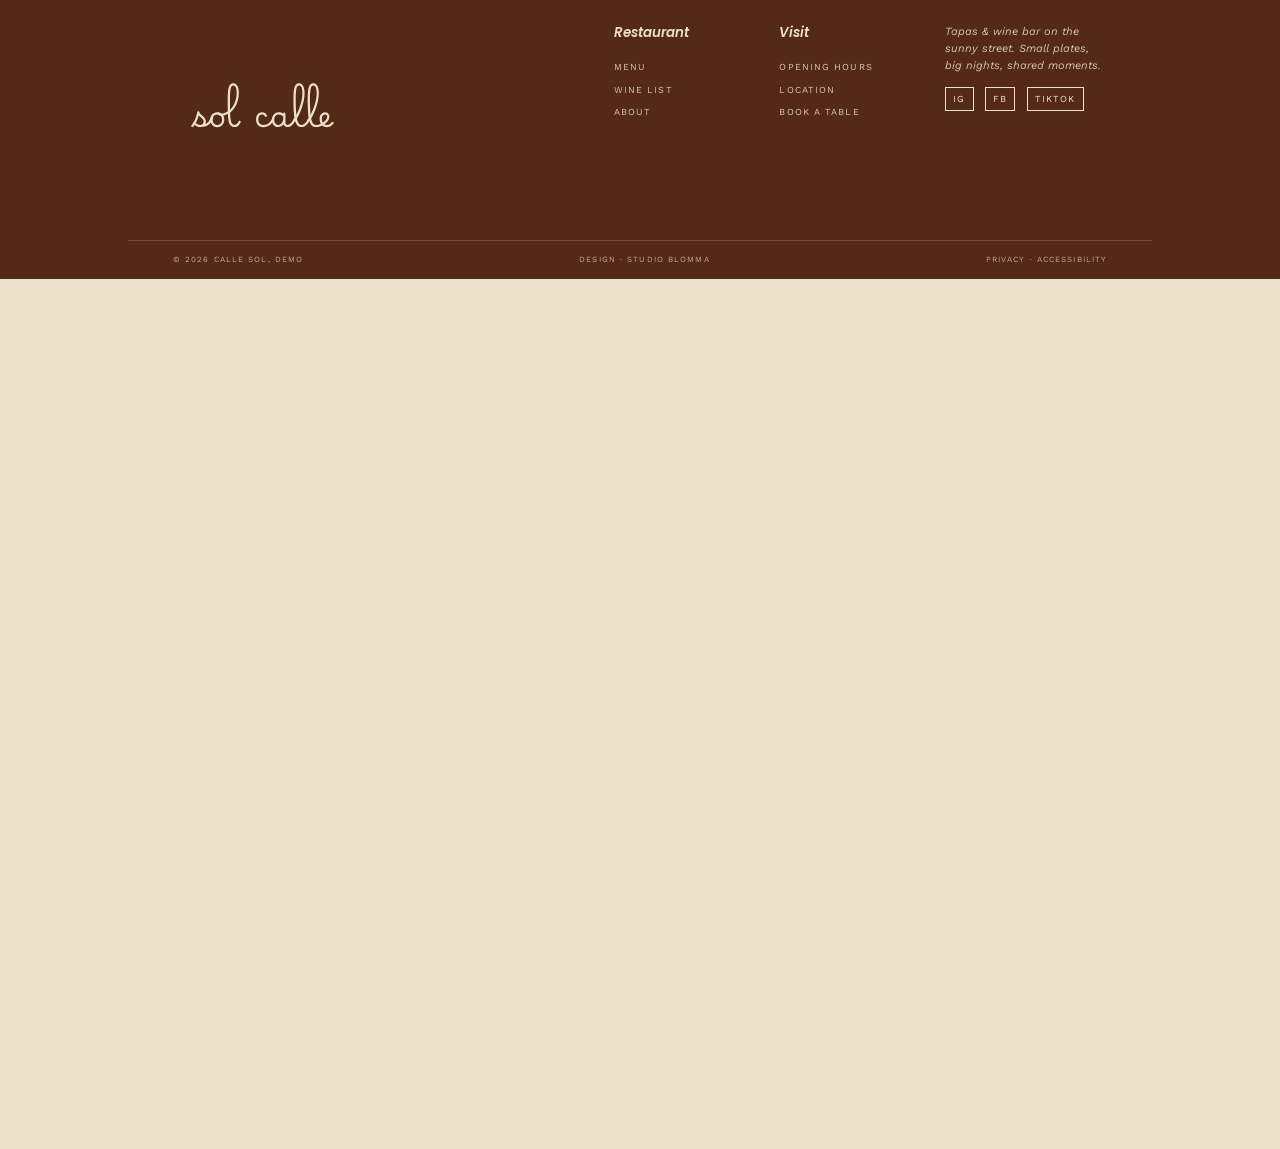
==== commit 0a07c572: "Uudet kuvat (1-15) paikoilleen, alkuperaiset sijoitukset palautettu - Muunnettu kaikki uudet valokuv" ====
--- a/index.html
+++ b/index.html
@@ -80,7 +80,7 @@
         <a class="btn btn--solid" href="assets/menu/calle-sol-menu.pdf" target="_blank" rel="noopener"><span data-l="en">Menu</span><span data-l="fi">Ruokalista</span></a>
       </div>
     </div>
-    <div class="intro205__img" style="background-image:url('assets/kuvat/kuva-2.webp')"></div>
+    <div class="intro205__img" style="background-image:url('assets/kuvat/kuva-12.webp')"></div>
   </section>
 
   <!-- ====== AUKIOLOAJAT ====== -->
@@ -119,7 +119,7 @@
         <a class="btn btn--solid" href="ota-yhteytta.html"><span data-l="en">Open map</span><span data-l="fi">Avaa kartta</span></a>
       </div>
     </div>
-    <div class="book217__panel" style="background-image:url('assets/kuvat/kuva-8.webp')">
+    <div class="book217__panel" style="background-image:url('assets/kuvat/kuva-10.webp')">
       <div class="book217__card">
         <h2><span data-l="en">Share a moment with us</span><span data-l="fi">Jaa hetki meidän kanssamme</span></h2>
         <p>
@@ -154,7 +154,7 @@
   </section>
 
   <!-- ====== 908 · MISSIOLAUSE ====== -->
-  <section class="mission908" style="background-image:linear-gradient(rgba(30,15,8,.62), rgba(30,15,8,.62)), url('assets/kuvat/kuva-4.webp')">
+  <section class="mission908" style="background-image:linear-gradient(rgba(30,15,8,.62), rgba(30,15,8,.62)), url('assets/kuvat/kuva-11.webp')">
     <span class="logomask mission908__mark" aria-hidden="true"></span>
     <h2><span data-l="en">Moments are made for sharing.</span><span data-l="fi">Hetket on tehty jaettaviksi.</span></h2>
   </section>
--- a/sivut.css
+++ b/sivut.css
@@ -355,7 +355,7 @@
   aspect-ratio: 3 / 4;        /* koko pystykuva nakyy, leveys = puolikas */
   align-self: start;
   background: var(--paper) center/cover no-repeat;
-  background-image: url("assets/kuvat/kuva-2.webp");
+  background-image: url("assets/kuvat/kuva-12.webp");
 }
 
 /* Painikkeet (terävät, caps) */
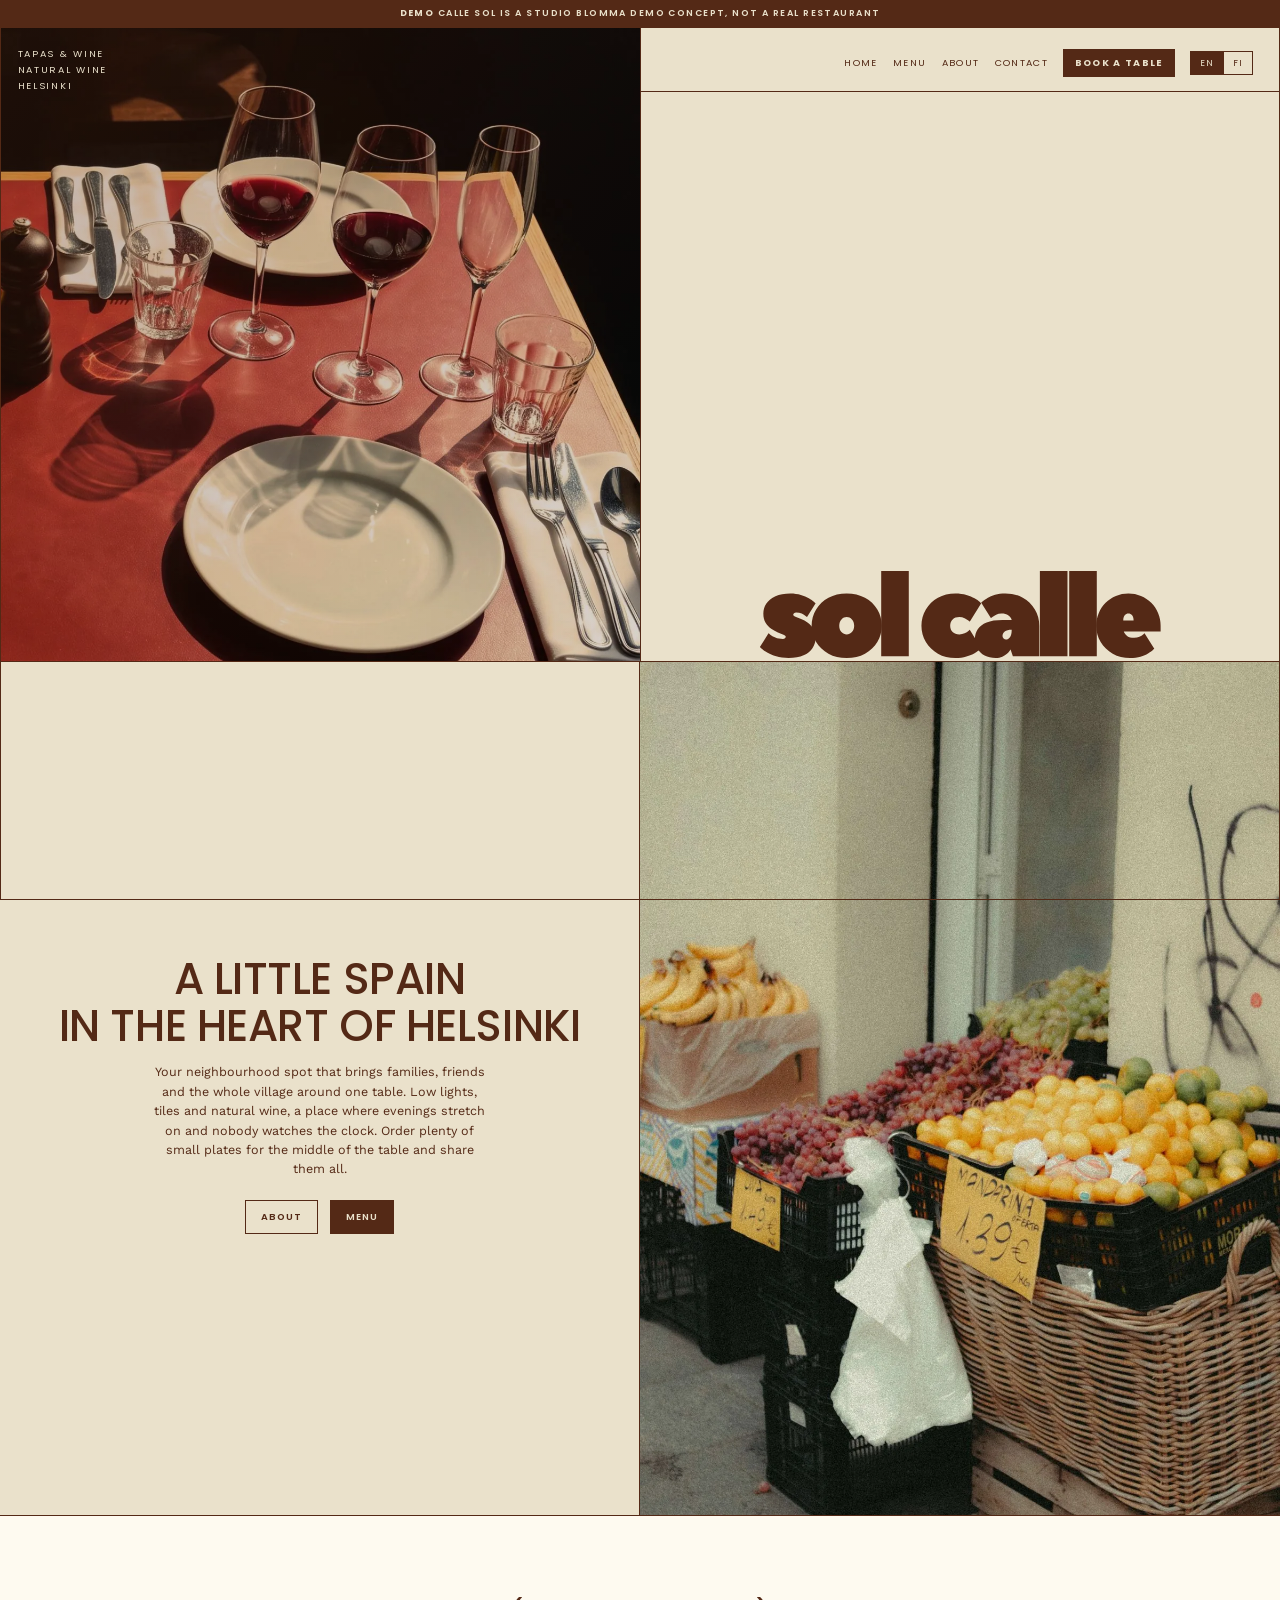
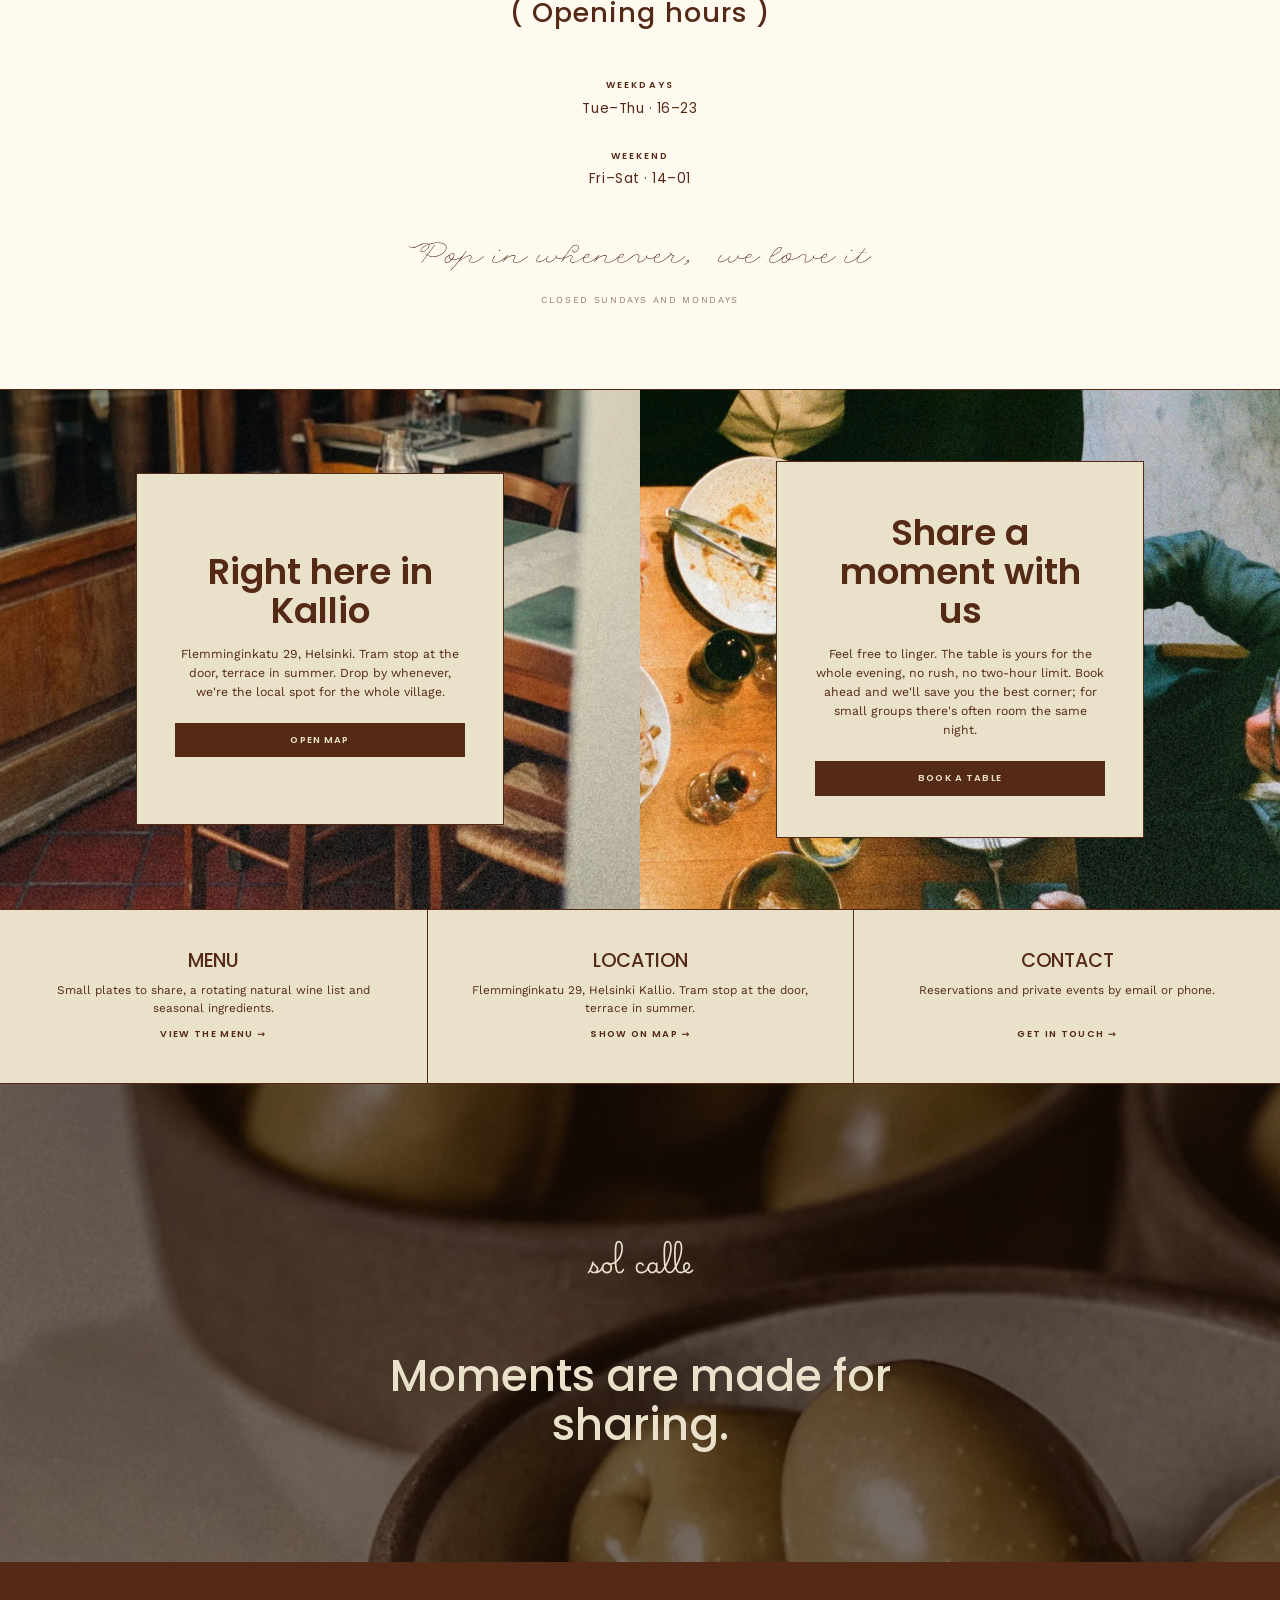
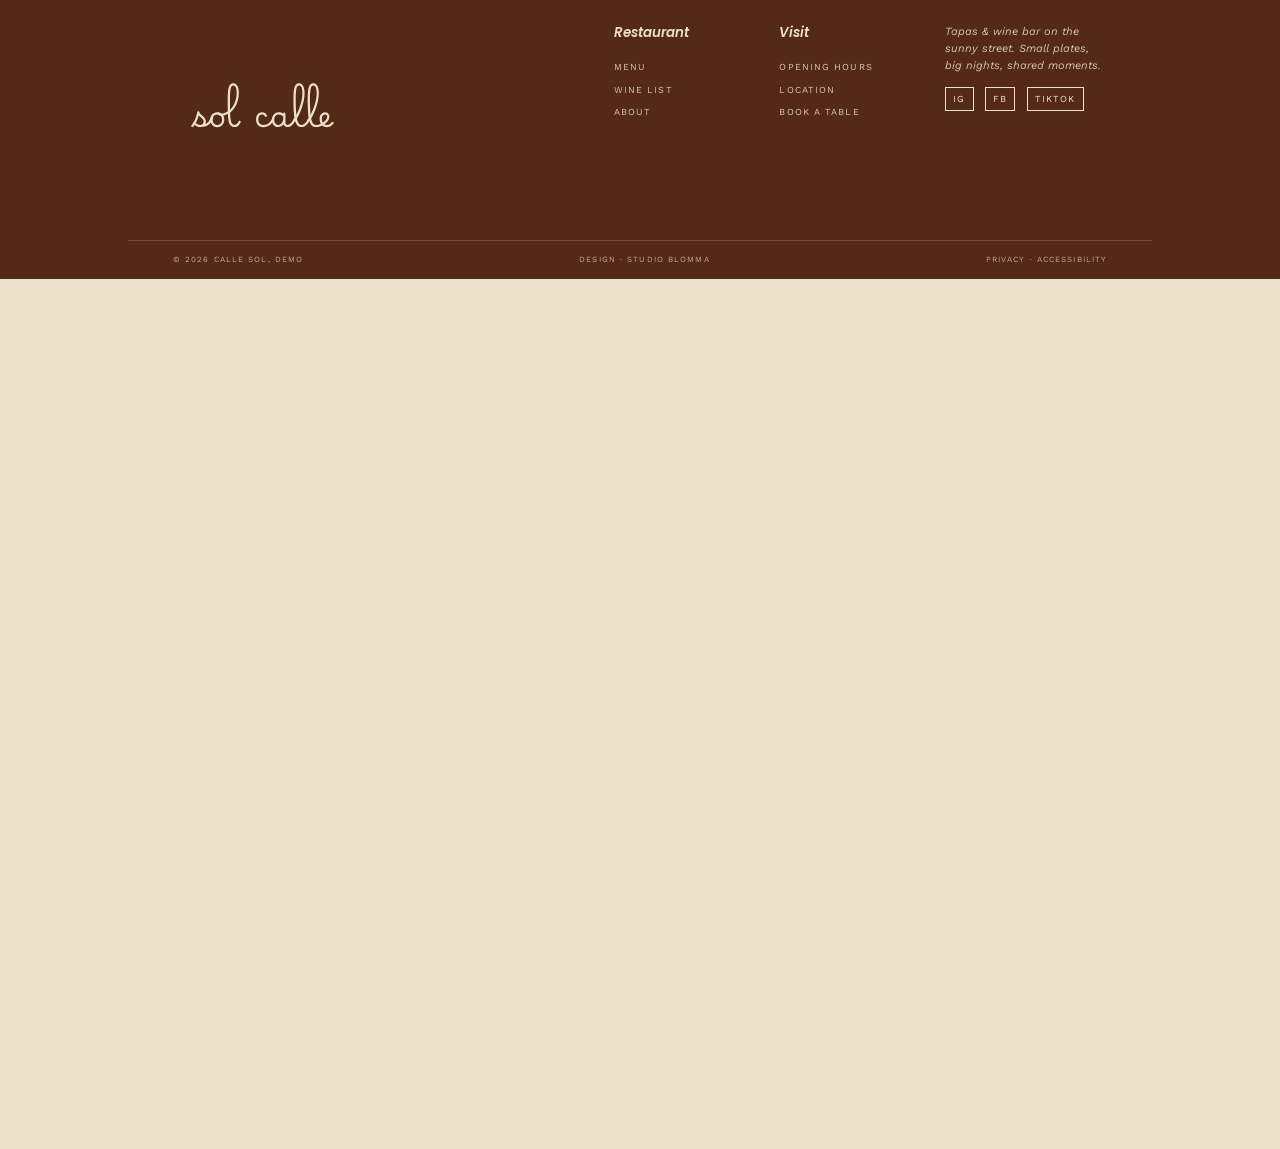
==== commit bb11937a: "book217: vasen paneeli kuva-6, oikea paneeli kuva-4 Co-Authored-By: Claude Opus 4.8 <noreply@anthrop" ====
--- a/index.html
+++ b/index.html
@@ -101,15 +101,14 @@
       <span class="hours__arrow">&gt;</span>
     </div>
     <p class="hours__note">
-      <img class="hours__note-img" data-l="en" src="assets/graphics/pop-whenever.svg" alt="Pop in whenever, we love it" />
-      <span data-l="fi">Poikkea ihmeessä, me tykätään siitä</span>
+      <img class="hours__note-img" src="assets/graphics/pop-whenever.svg" alt="Pop in whenever, we love it" />
     </p>
     <p class="hours__closed"><span data-l="en">Closed Sundays and Mondays</span><span data-l="fi">Sunnuntaisin ja maanantaisin suljettu</span></p>
   </section>
 
   <!-- ====== 217 · KAKSI PANEELIA (sijainti + varaukset) ====== -->
   <section class="book217" id="varaa">
-    <div class="book217__panel" style="background-image:url('assets/kuvat/kuva-7.webp')">
+    <div class="book217__panel" style="background-image:url('assets/kuvat/kuva-6.webp')">
       <div class="book217__card">
         <h2><span data-l="en">Right here in Kallio</span><span data-l="fi">Täällä Kalliossa</span></h2>
         <p>
@@ -119,7 +118,7 @@
         <a class="btn btn--solid" href="ota-yhteytta.html"><span data-l="en">Open map</span><span data-l="fi">Avaa kartta</span></a>
       </div>
     </div>
-    <div class="book217__panel" style="background-image:url('assets/kuvat/kuva-10.webp')">
+    <div class="book217__panel" style="background-image:url('assets/kuvat/kuva-4.webp')">
       <div class="book217__card">
         <h2><span data-l="en">Share a moment with us</span><span data-l="fi">Jaa hetki meidän kanssamme</span></h2>
         <p>
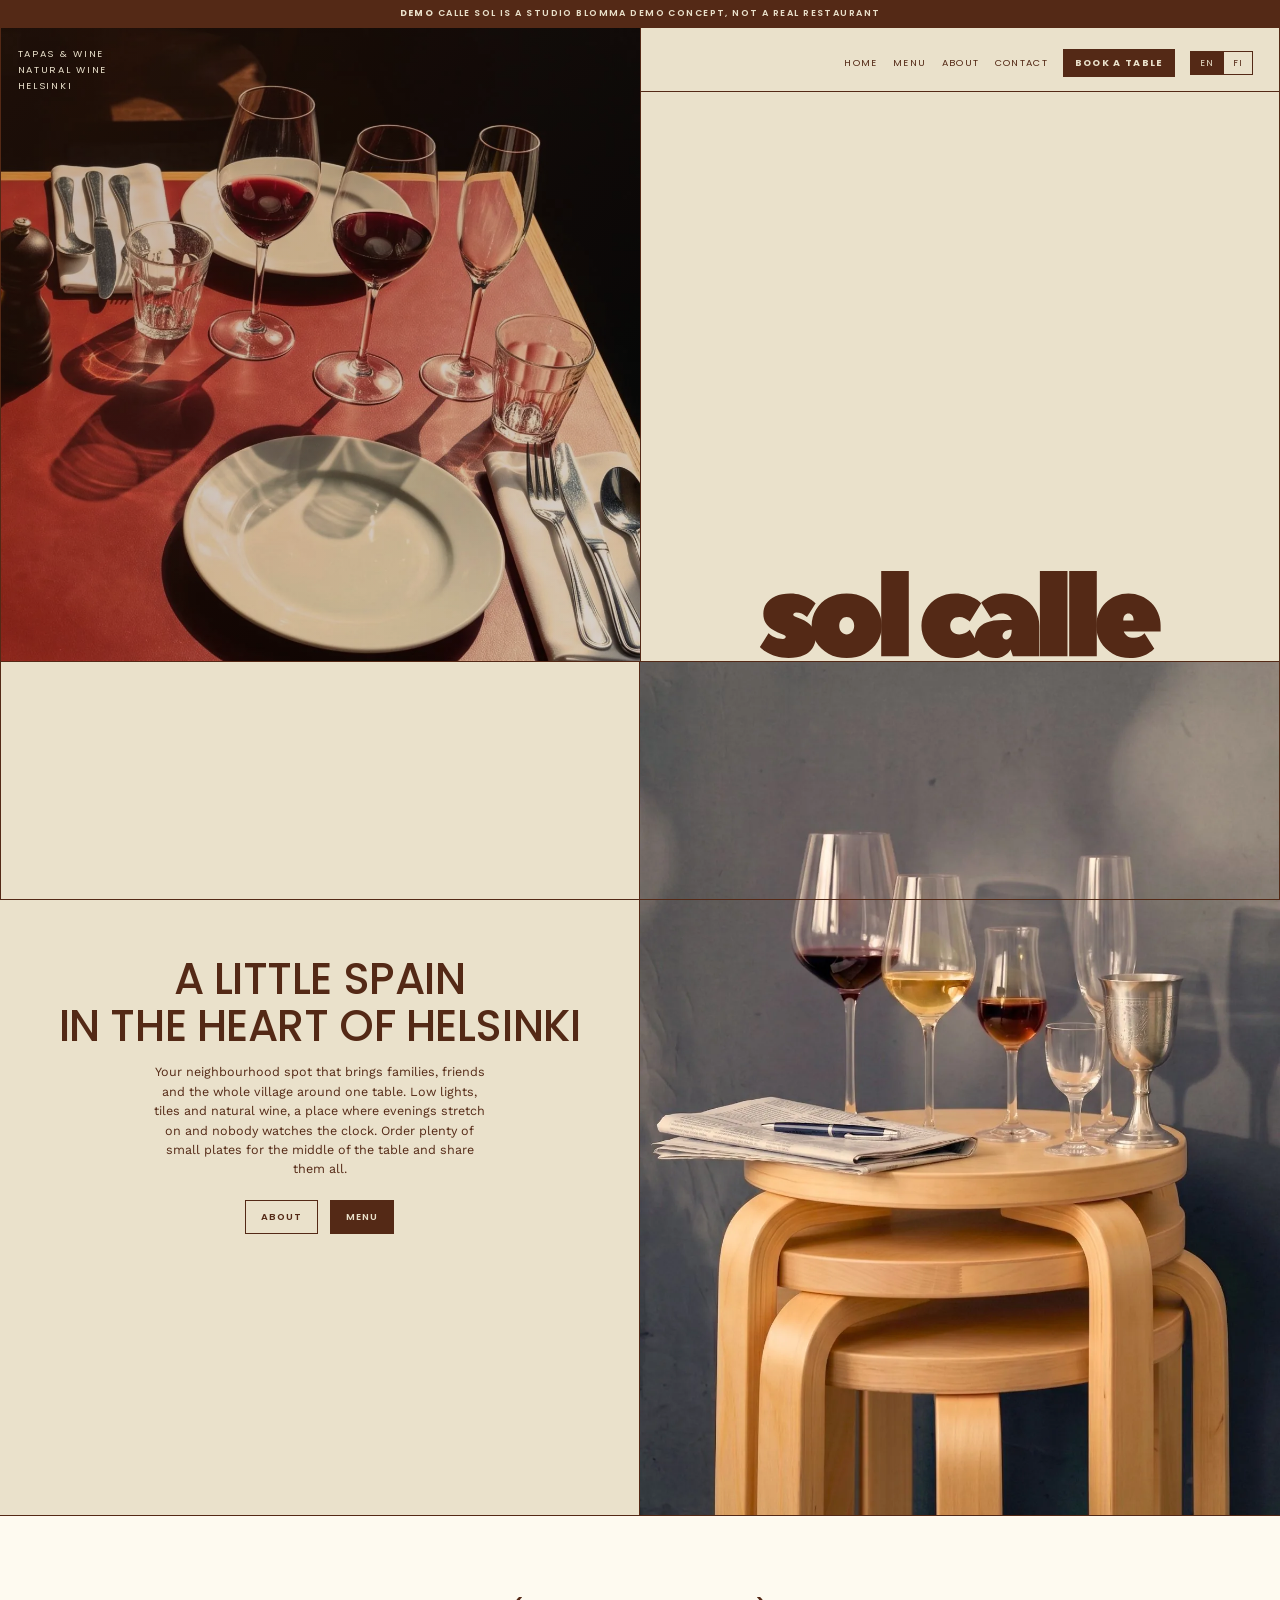
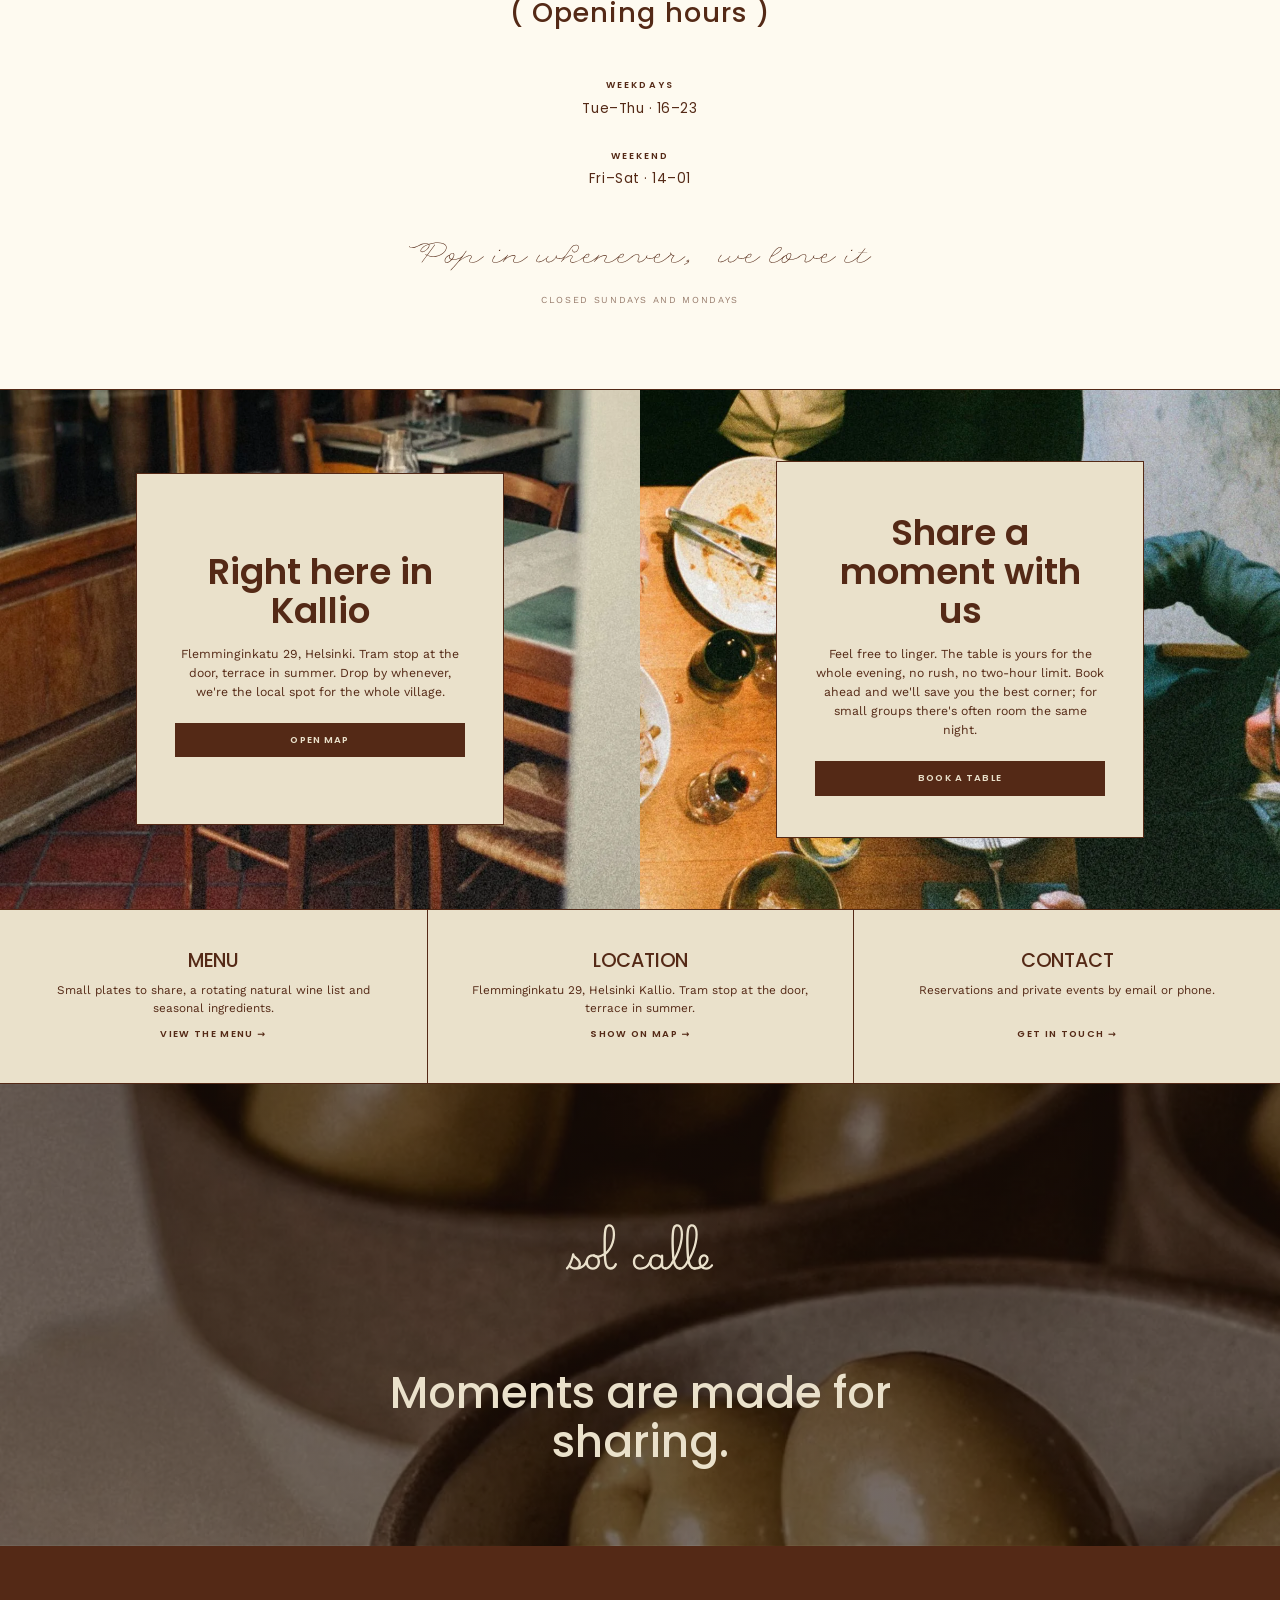
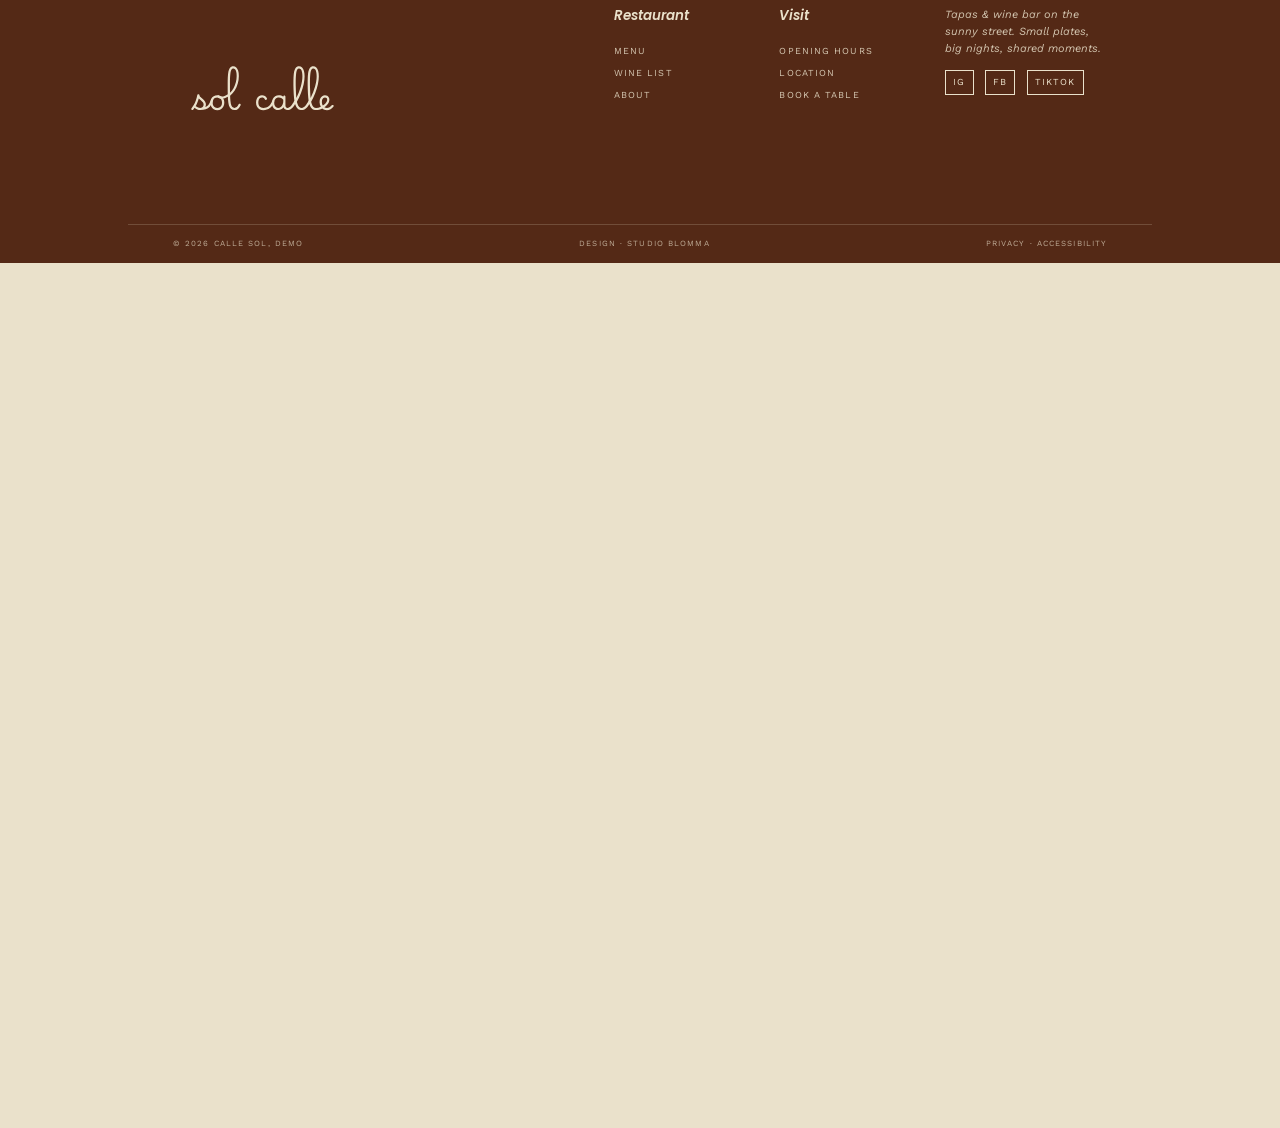
==== commit f5fa68b9: "Etusivun intro-kuvaksi kuva-13 Co-Authored-By: Claude Opus 4.8 <noreply@anthropic.com> Claude-Sessio" ====
--- a/index.html
+++ b/index.html
@@ -80,7 +80,7 @@
         <a class="btn btn--solid" href="assets/menu/calle-sol-menu.pdf" target="_blank" rel="noopener"><span data-l="en">Menu</span><span data-l="fi">Ruokalista</span></a>
       </div>
     </div>
-    <div class="intro205__img" style="background-image:url('assets/kuvat/kuva-12.webp')"></div>
+    <div class="intro205__img" style="background-image:url('assets/kuvat/kuva-13.webp')"></div>
   </section>
 
   <!-- ====== AUKIOLOAJAT ====== -->
--- a/sivut.css
+++ b/sivut.css
@@ -530,7 +530,7 @@
 .mission908 {
   position: relative;
   text-align: center;
-  padding: clamp(70px, 11vw, 150px) 20px;
+  padding: clamp(49px, 7.7vw, 105px) 20px;   /* korkeus ~30% pienempi */
   color: var(--vari-7);
   background-color: var(--vari-11);
   background-image: linear-gradient(rgba(30,15,8,.62), rgba(30,15,8,.62)), url("assets/kuvat/kuva-4.webp");
@@ -539,8 +539,8 @@
   background-size: cover, 100% auto;   /* verho peittaa, kuva koko leveydelta (molemmat reunat) */
 }
 .mission908__mark {
-  width: clamp(220px, 28vw, 360px);
-  height: clamp(100px, 13vw, 170px);
+  width: clamp(300px, 38vw, 500px);
+  height: clamp(135px, 18vw, 235px);
   margin: 0 auto 28px;
   color: var(--vari-7);
   -webkit-mask-image: url("assets/logot/logo-kaunolla.svg");
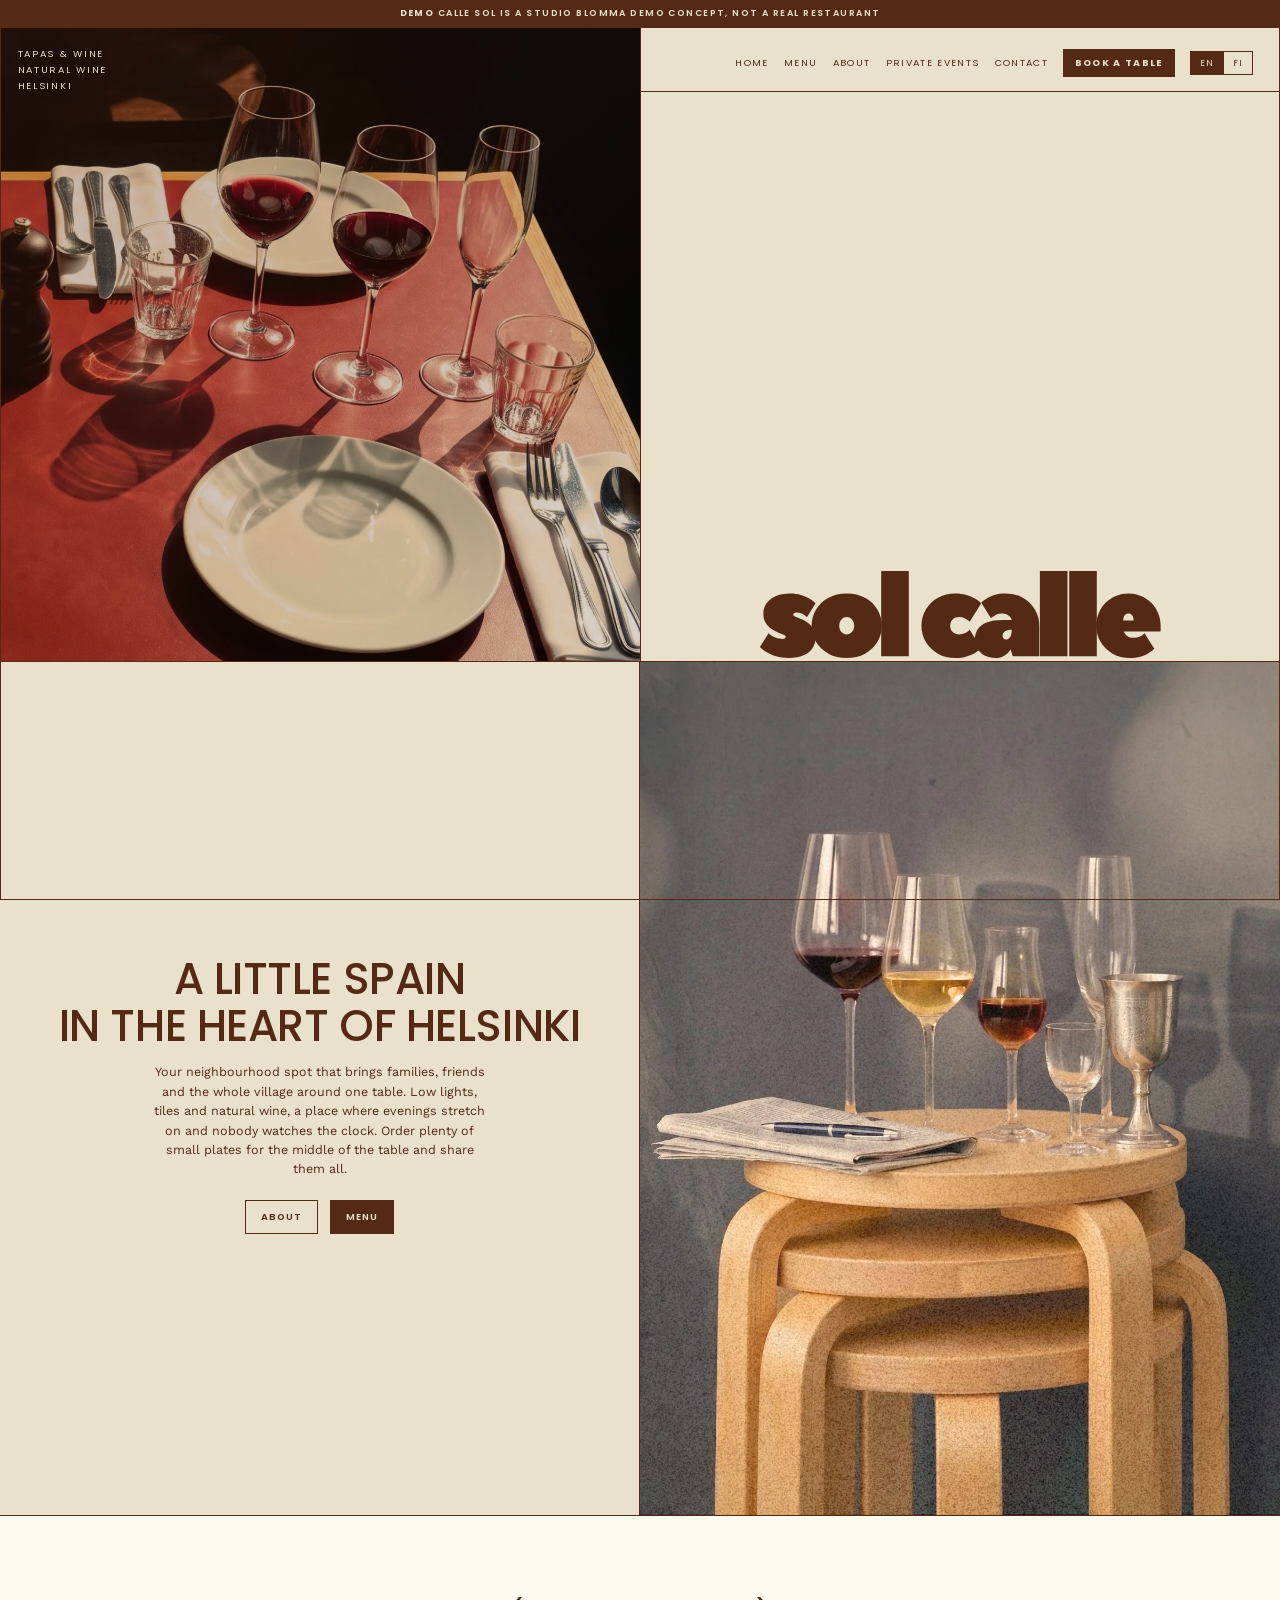
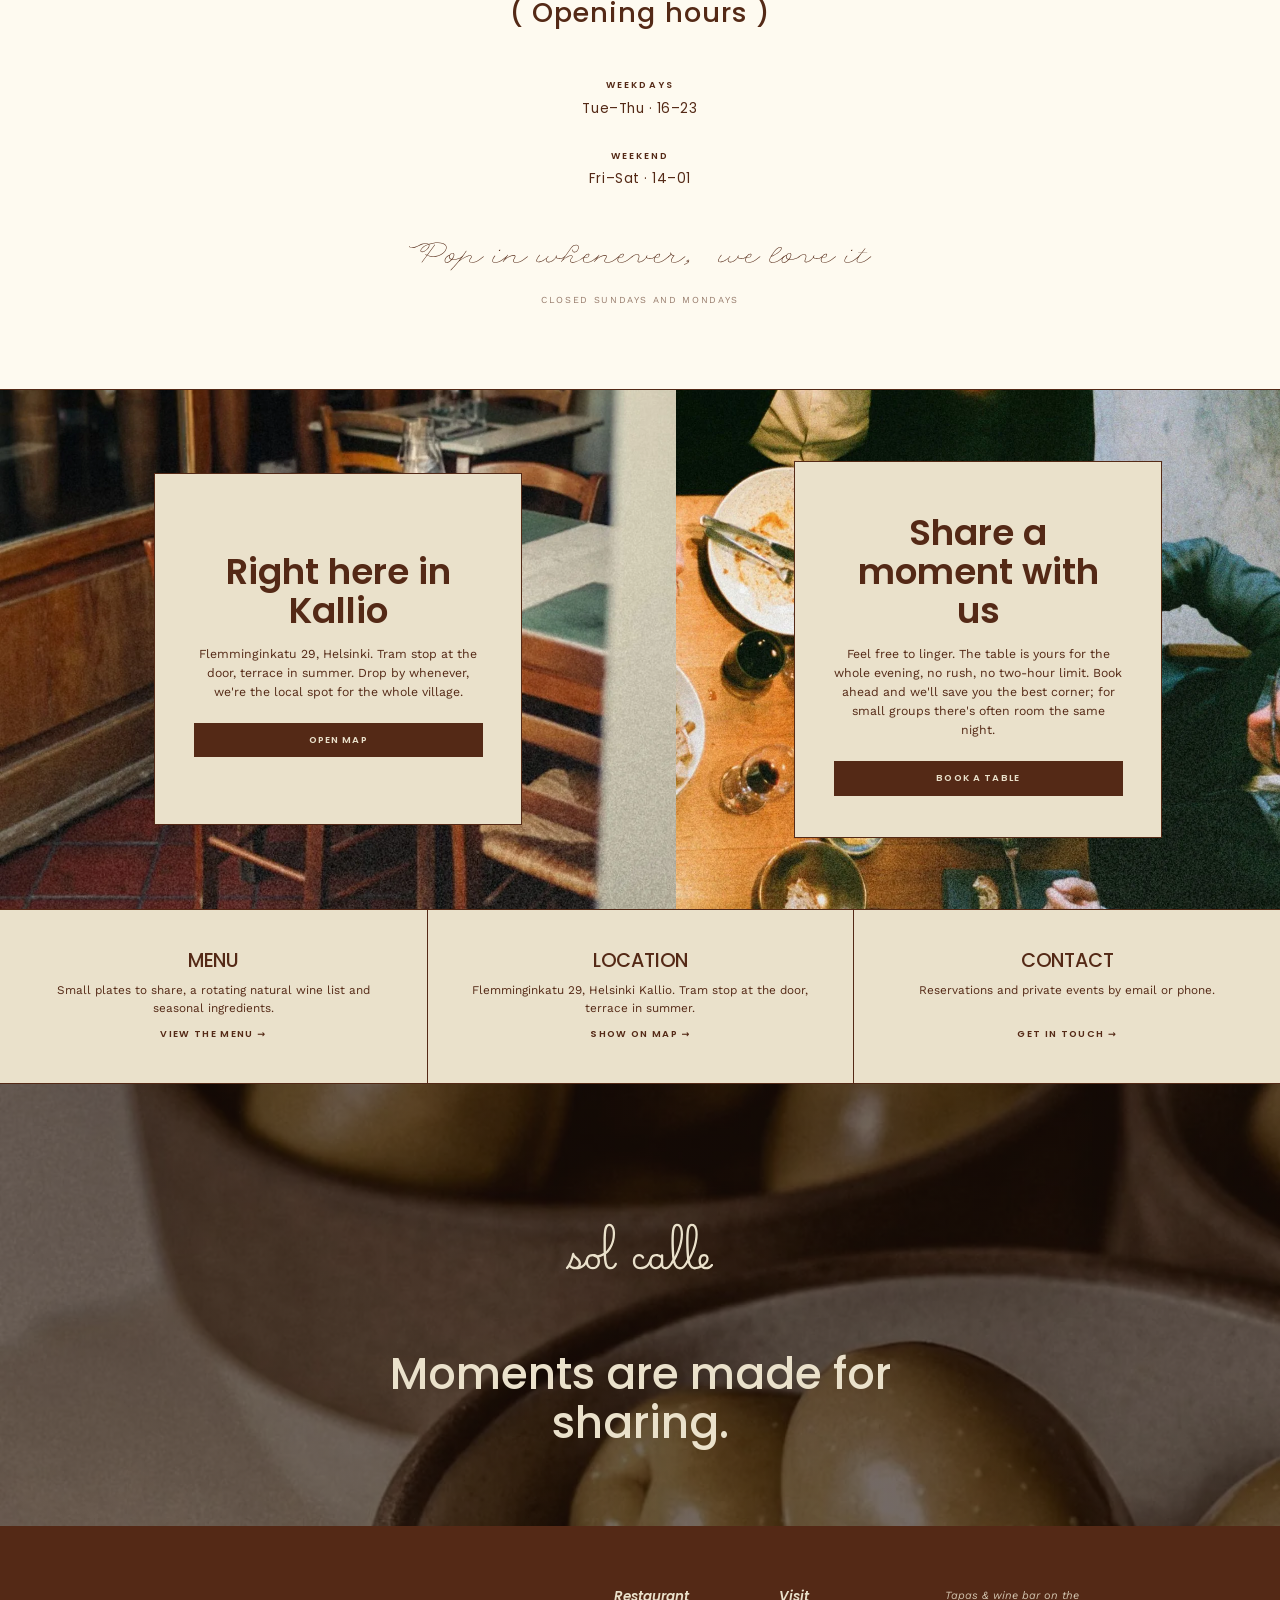
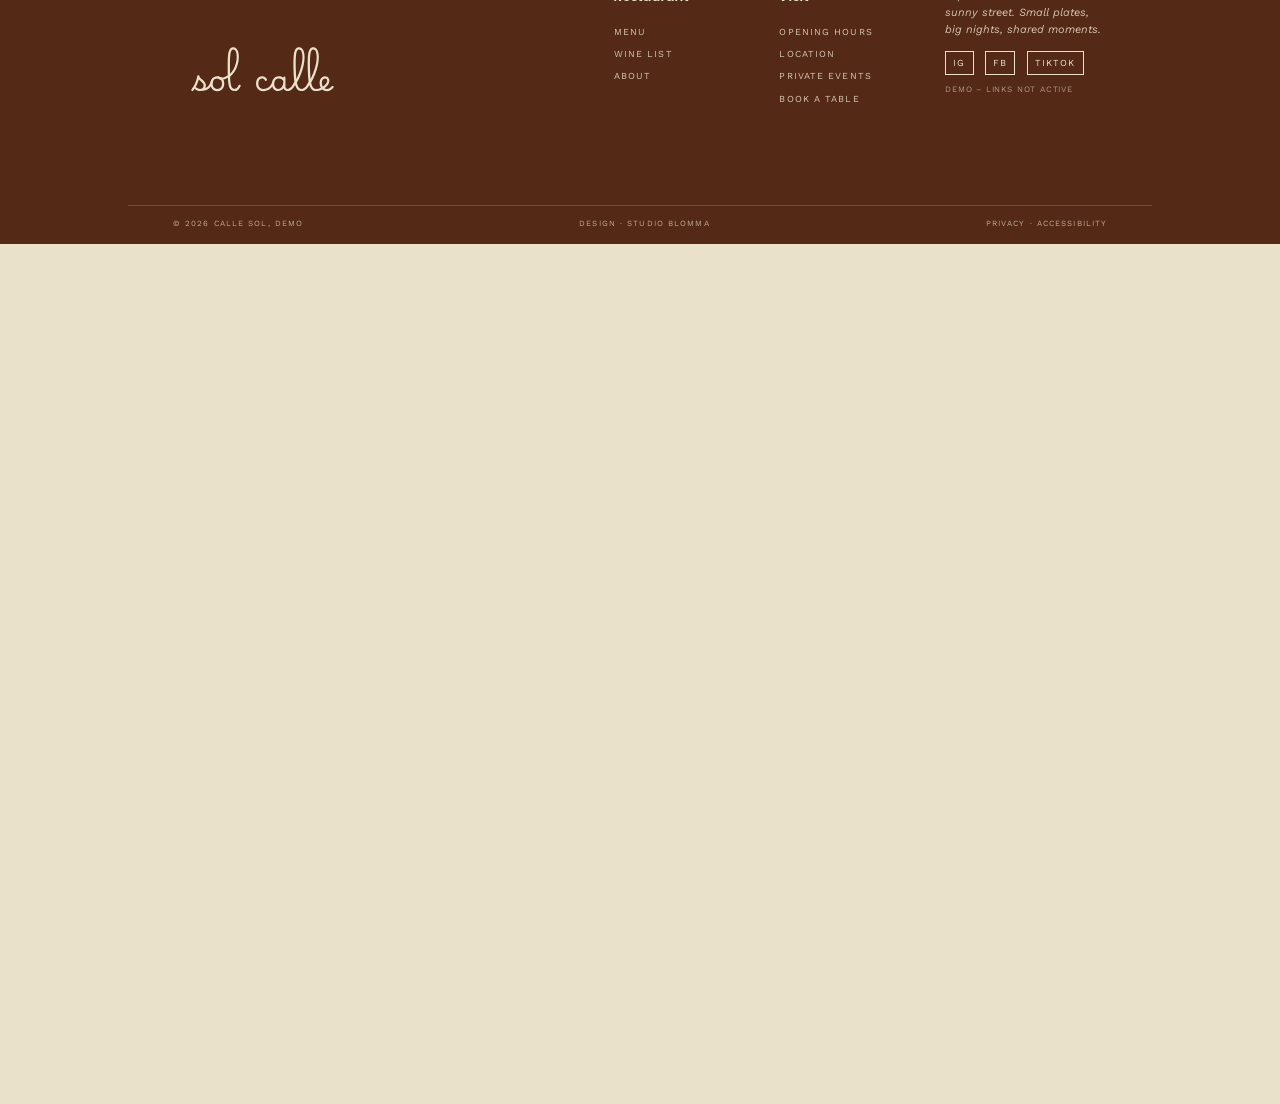
==== commit 2d578b79: "Add mobile menu, fix contact page, tidy nav/footer and assets Mobile menu (all pages) - Add ☰ hambur" ====
--- a/index.html
+++ b/index.html
@@ -29,6 +29,7 @@
         <button type="button" data-setlang="en">EN</button>
         <button type="button" data-setlang="fi">FI</button>
       </span>
+      <button type="button" class="navtoggle" data-nav-open aria-label="Menu">☰</button>
     </nav>
   </header>
 
@@ -52,12 +53,14 @@
         <a href="index.html"><span data-l="en">Home</span><span data-l="fi">Etusivu</span></a>
         <a href="assets/menu/calle-sol-menu.pdf" target="_blank" rel="noopener"><span data-l="en">Menu</span><span data-l="fi">Ruokalista</span></a>
         <a href="meista.html"><span data-l="en">About</span><span data-l="fi">Meistä</span></a>
+        <a href="yksityistilaisuudet.html"><span data-l="en">Private events</span><span data-l="fi">Yksityistilaisuudet</span></a>
         <a href="ota-yhteytta.html"><span data-l="en">Contact</span><span data-l="fi">Yhteystiedot</span></a>
         <a class="is-cta" href="ota-yhteytta.html#varaa"><span data-l="en">Book a table</span><span data-l="fi">Varaa pöytä</span></a>
         <span class="langtoggle">
           <button type="button" data-setlang="en">EN</button>
           <button type="button" data-setlang="fi">FI</button>
         </span>
+        <button type="button" class="navtoggle" data-nav-open aria-label="Menu">☰</button>
       </nav>
       <span class="hero107__logo logomask" role="img" aria-label="Calle Sol"></span>
     </div>
@@ -115,7 +118,7 @@
           <span data-l="en">Flemminginkatu 29, Helsinki. Tram stop at the door, terrace in summer. Drop by whenever, we're the local spot for the whole village.</span>
           <span data-l="fi">Flemminginkatu 29, Helsinki. Raitiovaunupysäkki oven edessä, terassi kesällä. Poikkea ihmeessä, me ollaan koko kylän lähibaari.</span>
         </p>
-        <a class="btn btn--solid" href="ota-yhteytta.html"><span data-l="en">Open map</span><span data-l="fi">Avaa kartta</span></a>
+        <a class="btn btn--solid" href="ota-yhteytta.html#kartta"><span data-l="en">Open map</span><span data-l="fi">Avaa kartta</span></a>
       </div>
     </div>
     <div class="book217__panel" style="background-image:url('assets/kuvat/kuva-4.webp')">
@@ -142,7 +145,7 @@
       <span class="eyebrow">02</span>
       <h3><span data-l="en">Location</span><span data-l="fi">Sijainti</span></h3>
       <p><span data-l="en">Flemminginkatu 29, Helsinki Kallio. Tram stop at the door, terrace in summer.</span><span data-l="fi">Flemminginkatu 29, Helsingin Kallio. Raitiovaunupysäkki oven edessä, terassi kesällä.</span></p>
-      <a class="nostot__link" href="ota-yhteytta.html"><span data-l="en">Show on map</span><span data-l="fi">Näytä kartalla</span></a>
+      <a class="nostot__link" href="ota-yhteytta.html#kartta"><span data-l="en">Show on map</span><span data-l="fi">Näytä kartalla</span></a>
     </article>
     <article class="nostot__item">
       <span class="eyebrow">03</span>
@@ -173,7 +176,8 @@
       <div class="col">
         <h4><span data-l="en">Visit</span><span data-l="fi">Vieraile</span></h4>
         <a href="#aukiolo"><span data-l="en">Opening hours</span><span data-l="fi">Aukioloajat</span></a>
-        <a href="ota-yhteytta.html"><span data-l="en">Location</span><span data-l="fi">Sijainti</span></a>
+        <a href="ota-yhteytta.html#kartta"><span data-l="en">Location</span><span data-l="fi">Sijainti</span></a>
+        <a href="yksityistilaisuudet.html"><span data-l="en">Private events</span><span data-l="fi">Yksityistilaisuudet</span></a>
         <a href="ota-yhteytta.html#varaa"><span data-l="en">Book a table</span><span data-l="fi">Varaa pöytä</span></a>
       </div>
       <div>
@@ -182,10 +186,14 @@
           <span data-l="fi">Tapas &amp; viinibaari aurinkokadun varrella. Pieniä lautasia, isoja iltoja, jaettuja hetkiä.</span>
         </p>
         <div class="footer303__social">
-          <a href="#">IG</a>
-          <a href="#">FB</a>
-          <a href="#">TikTok</a>
+          <a href="#" class="demolink">IG</a>
+          <a href="#" class="demolink">FB</a>
+          <a href="#" class="demolink">TikTok</a>
         </div>
+        <p class="footer303__socialnote">
+          <span data-l="en">Demo – links not active</span>
+          <span data-l="fi">Demo – linkit eivät käytössä</span>
+        </p>
       </div>
     </div>
     <div class="footer303__legal">
@@ -194,6 +202,24 @@
       <span><span data-l="en">Privacy · Accessibility</span><span data-l="fi">Tietosuoja · Saavutettavuus</span></span>
     </div>
   </footer>
+
+  <!-- ====== MOBIILIVALIKKO-OVERLAY ====== -->
+  <div class="navmodal" id="navmodal" hidden>
+    <div class="navmodal__overlay" data-nav-close></div>
+    <nav class="navmodal__dialog" role="dialog" aria-modal="true" aria-label="Menu">
+      <button class="navmodal__close" type="button" data-nav-close aria-label="Close">×</button>
+      <a href="index.html"><span data-l="en">Home</span><span data-l="fi">Etusivu</span></a>
+      <a href="assets/menu/calle-sol-menu.pdf" target="_blank" rel="noopener"><span data-l="en">Menu</span><span data-l="fi">Ruokalista</span></a>
+      <a href="meista.html"><span data-l="en">About</span><span data-l="fi">Meistä</span></a>
+      <a href="yksityistilaisuudet.html"><span data-l="en">Private events</span><span data-l="fi">Yksityistilaisuudet</span></a>
+      <a href="ota-yhteytta.html"><span data-l="en">Contact</span><span data-l="fi">Yhteystiedot</span></a>
+      <a class="is-cta" href="ota-yhteytta.html#varaa"><span data-l="en">Book a table</span><span data-l="fi">Varaa pöytä</span></a>
+      <span class="langtoggle">
+        <button type="button" data-setlang="en">EN</button>
+        <button type="button" data-setlang="fi">FI</button>
+      </span>
+    </nav>
+  </div>
 
   <!-- ====== BOOK A TABLE -MODAALI ====== -->
   <div class="bookmodal" id="bookmodal" hidden>
--- a/sivut.css
+++ b/sivut.css
@@ -152,8 +152,74 @@
   font-weight: 700;
 }
 @media (max-width: 860px) {
-  .scrolltop__nav a:not(.is-cta) { display: none; }
   .scrolltop__logo { width: 160px; height: 36px; }
+}
+
+/* ---- Hampurilaispainike + mobiilivalikko-overlay --------------------- */
+.navtoggle {
+  display: none;
+  flex: none;
+  background: transparent;
+  border: 1.5px solid var(--ink);
+  color: var(--ink);
+  font-size: 1.4rem;
+  line-height: 1;
+  padding: 5px 12px;
+  cursor: pointer;
+}
+
+@media (max-width: 860px) {
+  /* Piilota desktop-linkit ja kielinappi, näytä hampurilainen */
+  .hero107__nav a,
+  .hero107__nav > .langtoggle,
+  .topnav__links a,
+  .topnav__links .langtoggle,
+  .scrolltop__nav a,
+  .scrolltop__nav .langtoggle { display: none; }
+  .navtoggle { display: inline-flex; align-items: center; justify-content: center; }
+  .hero107__nav { justify-content: flex-end; }
+}
+
+.navmodal[hidden] { display: none; }
+.navmodal { position: fixed; inset: 0; z-index: 600; display: flex; }
+.navmodal__overlay { position: absolute; inset: 0; background: rgba(30,15,8,.6); }
+.navmodal__dialog {
+  position: relative; z-index: 1;
+  margin: auto;
+  width: min(560px, 100%);
+  min-height: 100%;
+  background: var(--vari-1);
+  border-left: 1.5px solid var(--ink);
+  border-right: 1.5px solid var(--ink);
+  display: flex;
+  flex-direction: column;
+  justify-content: center;
+  gap: 4px;
+  padding: clamp(64px, 14vw, 110px) clamp(28px, 9vw, 68px);
+}
+.navmodal__dialog a {
+  font-family: var(--font-display);
+  text-transform: uppercase;
+  letter-spacing: 0.14em;
+  font-size: 1.15rem;
+  color: var(--ink);
+  padding: 18px 4px;
+  border-bottom: 1.5px solid color-mix(in srgb, var(--ink) 22%, transparent);
+}
+.navmodal__dialog a.is-cta {
+  background: var(--vari-2);
+  color: var(--paper);
+  text-align: center;
+  padding: 20px;
+  font-weight: 700;
+  border-bottom: 0;
+  margin-top: 16px;
+}
+.navmodal__dialog .langtoggle { align-self: flex-start; margin-top: 22px; }
+.navmodal__close {
+  position: absolute; top: 14px; right: 18px;
+  background: transparent; border: 0; font-size: 2.6rem; line-height: 1;
+  color: var(--ink); cursor: pointer;
 }
 
 /* ---- Book a table -modaali ------------------------------------------- */
@@ -464,7 +530,7 @@
 
 .book217 {
   display: grid;
-  grid-template-columns: 1fr 1fr;
+  grid-template-columns: 1.12fr 1fr;
   border-top: 1.5px solid var(--ink);
 }
 .book217__panel {
@@ -541,10 +607,11 @@
 .mission908__mark {
   width: clamp(300px, 38vw, 500px);
   height: clamp(135px, 18vw, 235px);
-  margin: 0 auto 28px;
+  margin: 0 auto 4px;
   color: var(--vari-7);
   -webkit-mask-image: url("assets/logot/logo-kaunolla.svg");
           mask-image: url("assets/logot/logo-kaunolla.svg");
+  -webkit-mask-position: center bottom; mask-position: center bottom;
 }
 .mission908 h2 {
   font-size: clamp(1.9rem, 5vw, 3.4rem);
@@ -593,6 +660,7 @@
 .footer303__desc { font-style: italic; font-size: 0.86rem; opacity: 0.85; max-width: 30ch; }
 .footer303__social { display: flex; gap: 14px; margin-top: 16px; }
 .footer303__social a { font-size: 0.72rem; text-transform: uppercase; letter-spacing: 0.12em; border: 1px solid var(--vari-7); padding: 5px 9px; }
+.footer303__socialnote { margin-top: 10px; font-size: 0.64rem; letter-spacing: 0.1em; text-transform: uppercase; opacity: 0.6; }
 .footer303__legal {
   border-top: 1px solid color-mix(in srgb, var(--vari-7) 28%, transparent);
   max-width: var(--maxw);
@@ -744,6 +812,7 @@
   justify-content: center;
 }
 .kontakti209__panel .eyebrow { color: var(--vari-3); }
+.kontakti209__panel .btn--solid { align-self: flex-start; }
 .kontakti209__panel h2 { font-size: clamp(2.1rem, 4.6vw, 3.5rem); margin: 14px 0 28px; }
 .kontakti209__panel h2 em { font-style: normal; }
 .kontakti209__info {
